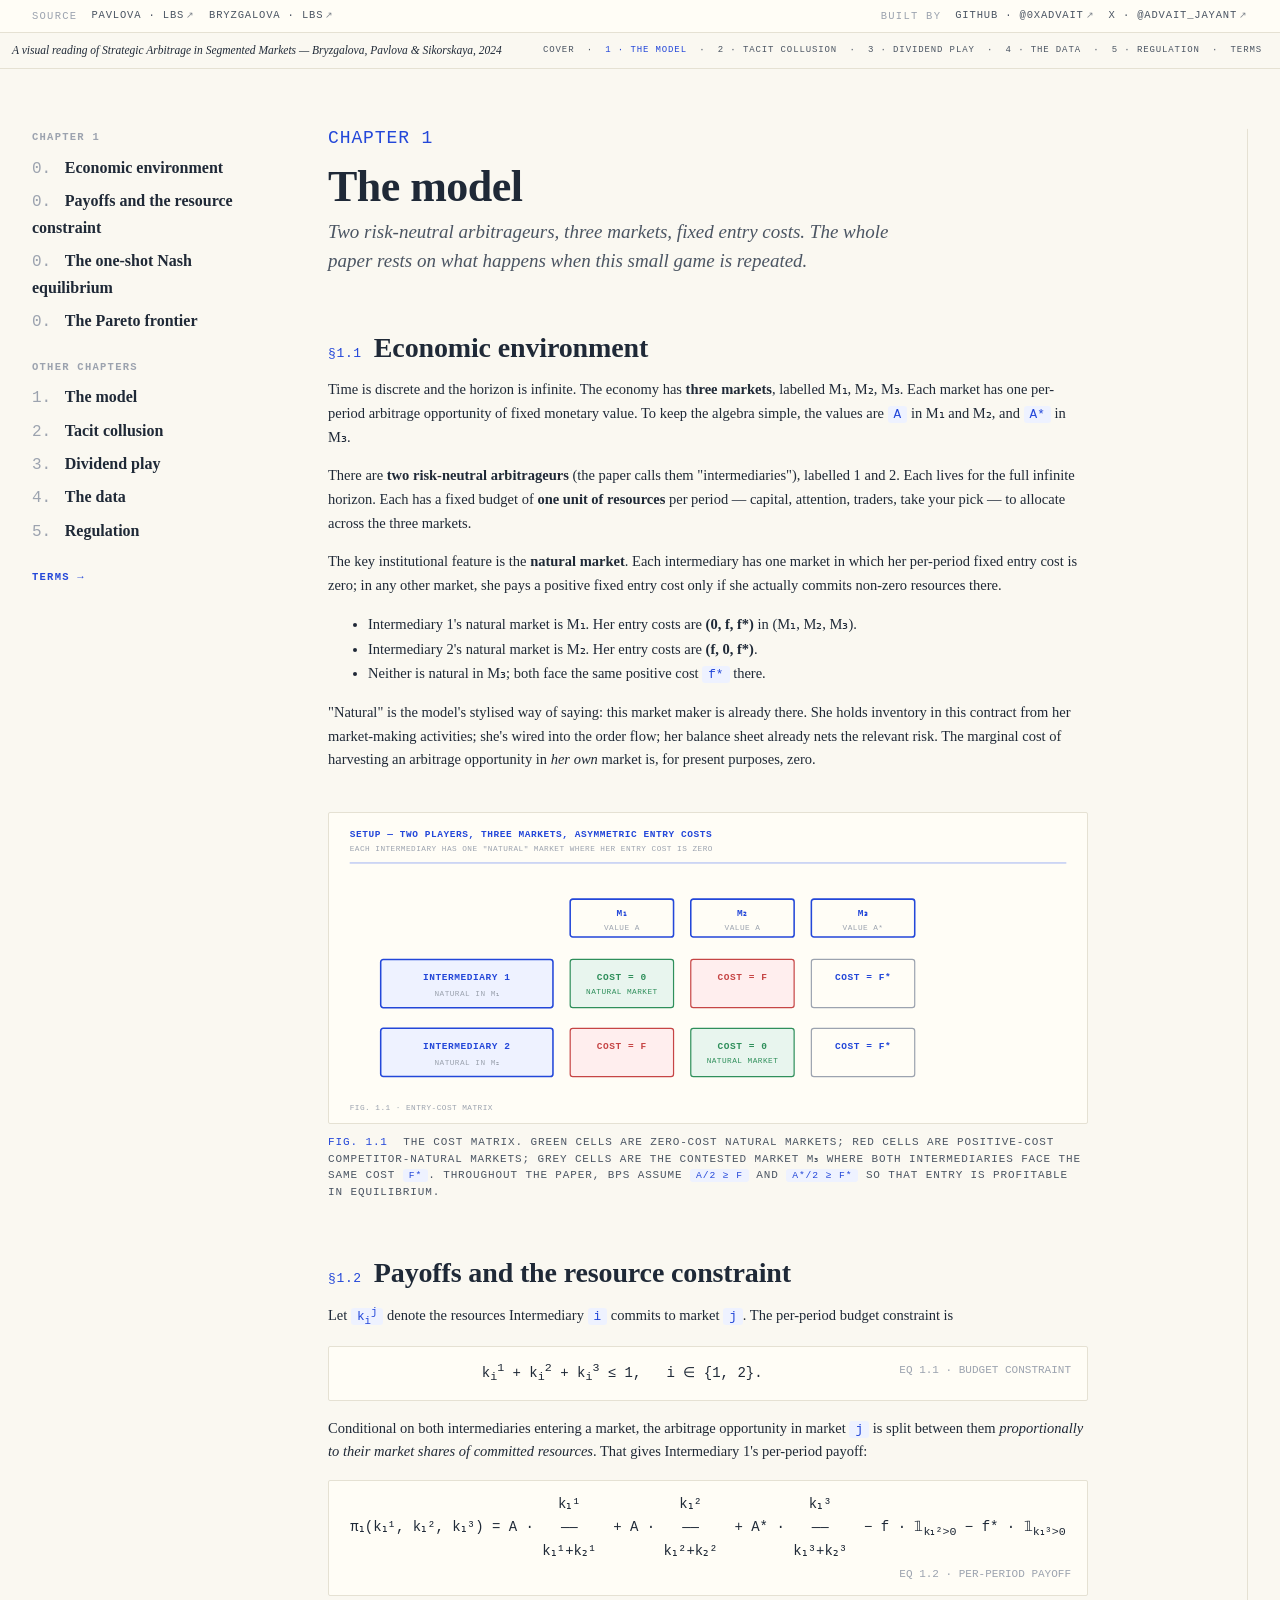
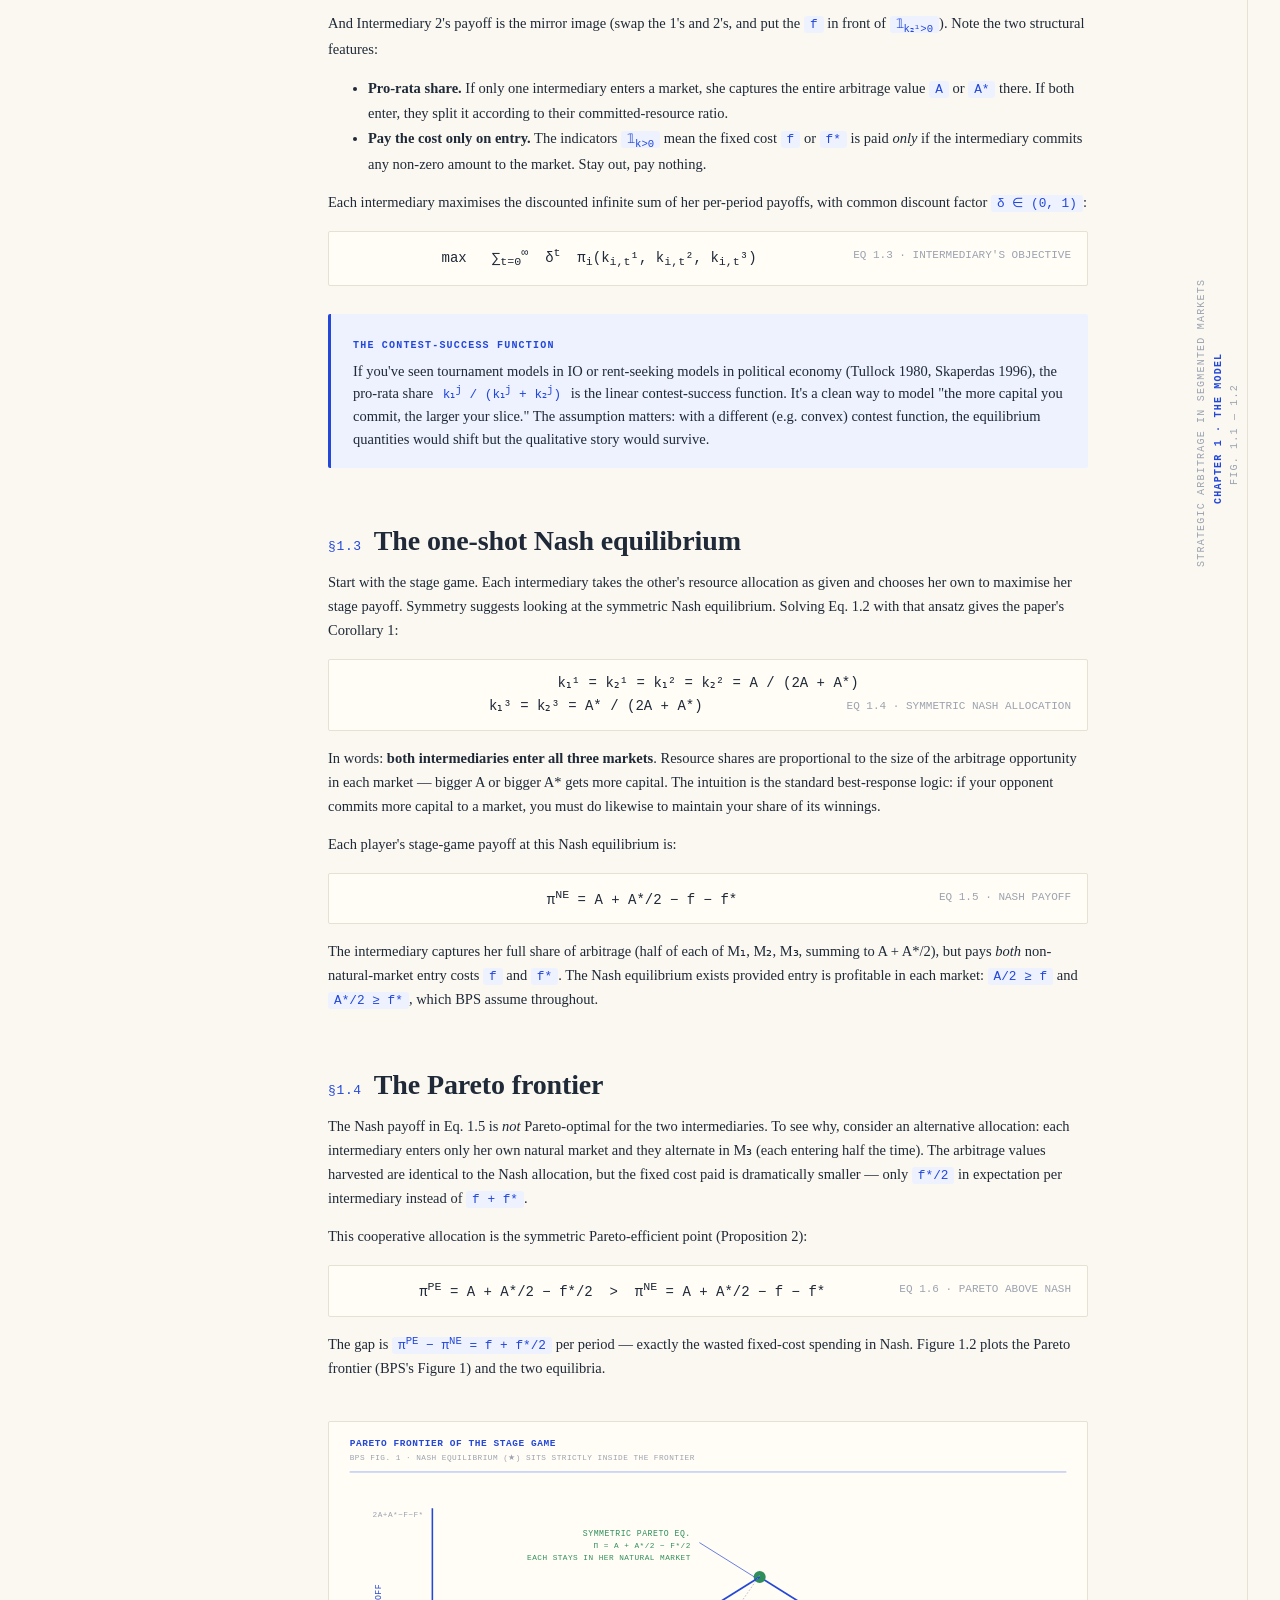
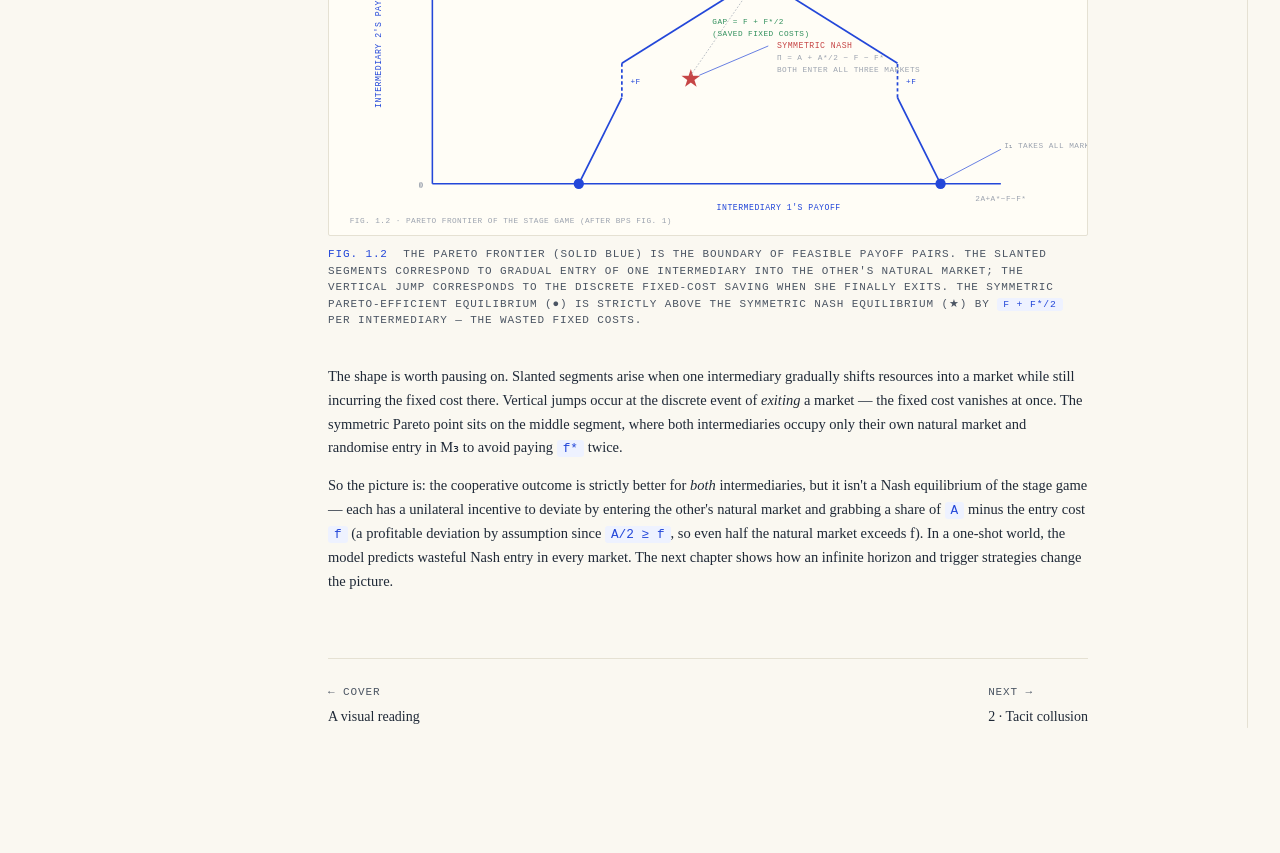
==== chapter-1.html @ 4ccfa0de "A visual reading of Bryzgalova, Pavlova & Sikorskaya 2024 A five-chapter visual reader for "Strategi" ====
<!doctype html>
<html lang="en">
<head>
<meta charset="utf-8" />
<meta name="viewport" content="width=device-width, initial-scale=1" />
<title>1 · The model — A visual reading of Bryzgalova, Pavlova &amp; Sikorskaya 2024</title>
<link rel="stylesheet" href="styles.css" />
</head>
<body>

<div class="linkbar">
  <div class="group">
    <span class="lbl-tag">Source</span>
    <a href="https://www.london.edu/faculty-and-research/faculty/profiles/p/pavlova-anna" target="_blank" rel="noopener">Pavlova · LBS<span class="arrow">↗</span></a>
    <a href="https://www.london.edu/faculty-and-research/faculty/profiles/b/bryzgalova-svetlana" target="_blank" rel="noopener">Bryzgalova · LBS<span class="arrow">↗</span></a>
  </div>
  <div class="group">
    <span class="lbl-tag">Built by</span>
    <a href="https://github.com/0xadvait" target="_blank" rel="noopener">GitHub · @0xadvait<span class="arrow">↗</span></a>
    <a href="https://x.com/advait_jayant" target="_blank" rel="noopener">X · @advait_jayant<span class="arrow">↗</span></a>
  </div>
</div>

<header class="topbar">
  <div class="brand">A visual reading of <em>Strategic Arbitrage in Segmented Markets</em> — Bryzgalova, Pavlova &amp; Sikorskaya, 2024</div>
  <div class="crumbs">
    <a href="index.html">Cover</a> ·
    <a href="chapter-1.html" class="current">1 · The model</a> ·
    <a href="chapter-2.html">2 · Tacit collusion</a> ·
    <a href="chapter-3.html">3 · Dividend play</a> ·
    <a href="chapter-4.html">4 · The data</a> ·
    <a href="chapter-5.html">5 · Regulation</a> ·
    <a href="terminology.html">Terms</a>
  </div>
</header>

<main class="shell">

  <aside class="toc">
    <h3>Chapter 1</h3>
    <ol style="counter-reset: none;">
      <li style="counter-increment: none;"><a href="#environment">Economic environment</a></li>
      <li style="counter-increment: none;"><a href="#payoffs">Payoffs and the resource constraint</a></li>
      <li style="counter-increment: none;"><a href="#nash">The one-shot Nash equilibrium</a></li>
      <li style="counter-increment: none;"><a href="#pareto">The Pareto frontier</a></li>
    </ol>
    <h3 style="margin-top:24px;">Other chapters</h3>
    <ol>
      <li><a href="chapter-1.html">The model</a></li>
      <li><a href="chapter-2.html">Tacit collusion</a></li>
      <li><a href="chapter-3.html">Dividend play</a></li>
      <li><a href="chapter-4.html">The data</a></li>
      <li><a href="chapter-5.html">Regulation</a></li>
    </ol>
    <h3 style="margin-top:24px;"><a href="terminology.html" style="color:var(--blue);">Terms →</a></h3>
  </aside>

  <article class="content">

    <h1><span class="num">CHAPTER 1</span>The model</h1>
    <p class="deck">
      Two risk-neutral arbitrageurs, three markets, fixed entry costs. The whole paper rests on what happens when this small game is repeated.
    </p>


    <!-- ============== §1.1 ENVIRONMENT ============== -->
    <h2 id="environment"><span class="num">§1.1</span>Economic environment</h2>

    <p>
      Time is discrete and the horizon is infinite. The economy has <strong>three markets</strong>, labelled M₁, M₂, M₃. Each market has one per-period arbitrage opportunity of fixed monetary value. To keep the algebra simple, the values are <span class="math-inline">A</span> in M₁ and M₂, and <span class="math-inline">A*</span> in M₃.
    </p>

    <p>
      There are <strong>two risk-neutral arbitrageurs</strong> (the paper calls them "intermediaries"), labelled 1 and 2. Each lives for the full infinite horizon. Each has a fixed budget of <strong>one unit of resources</strong> per period — capital, attention, traders, take your pick — to allocate across the three markets.
    </p>

    <p>
      The key institutional feature is the <strong>natural market</strong>. Each intermediary has one market in which her per-period fixed entry cost is zero; in any other market, she pays a positive fixed entry cost only if she actually commits non-zero resources there.
    </p>

    <ul style="line-height:1.7;">
      <li>Intermediary 1's natural market is M₁. Her entry costs are <strong>(0, f, f*)</strong> in (M₁, M₂, M₃).</li>
      <li>Intermediary 2's natural market is M₂. Her entry costs are <strong>(f, 0, f*)</strong>.</li>
      <li>Neither is natural in M₃; both face the same positive cost <span class="math-inline">f*</span> there.</li>
    </ul>

    <p>
      "Natural" is the model's stylised way of saying: this market maker is already there. She holds inventory in this contract from her market-making activities; she's wired into the order flow; her balance sheet already nets the relevant risk. The marginal cost of harvesting an arbitrage opportunity in <em>her own</em> market is, for present purposes, zero.
    </p>

    <figure>
      <svg class="diag" viewBox="0 0 880 360" xmlns="http://www.w3.org/2000/svg">
        <text x="24" y="28" class="lbl-big">SETUP — TWO PLAYERS, THREE MARKETS, ASYMMETRIC ENTRY COSTS</text>
        <text x="24" y="44" class="lbl-soft">EACH INTERMEDIARY HAS ONE "NATURAL" MARKET WHERE HER ENTRY COST IS ZERO</text>
        <line x1="24" y1="58" x2="856" y2="58" class="stroke-soft"/>

        <!-- column headers (the three markets) -->
        <g transform="translate(280,100)">
          <rect x="0" y="0" width="120" height="44" class="stroke-2" fill="#eef2ff" rx="3"/>
          <text x="60" y="20" class="lbl-big" text-anchor="middle">M₁</text>
          <text x="60" y="36" class="lbl-soft" text-anchor="middle">value A</text>
        </g>
        <g transform="translate(420,100)">
          <rect x="0" y="0" width="120" height="44" class="stroke-2" fill="#eef2ff" rx="3"/>
          <text x="60" y="20" class="lbl-big" text-anchor="middle">M₂</text>
          <text x="60" y="36" class="lbl-soft" text-anchor="middle">value A</text>
        </g>
        <g transform="translate(560,100)">
          <rect x="0" y="0" width="120" height="44" class="stroke-2" fill="#eef2ff" rx="3"/>
          <text x="60" y="20" class="lbl-big" text-anchor="middle">M₃</text>
          <text x="60" y="36" class="lbl-soft" text-anchor="middle">value A*</text>
        </g>

        <!-- row 1: Intermediary 1 -->
        <g transform="translate(60,170)">
          <rect x="0" y="0" width="200" height="56" class="stroke-2 fill-soft" rx="3"/>
          <text x="100" y="24" class="lbl-big" text-anchor="middle">INTERMEDIARY 1</text>
          <text x="100" y="42" class="lbl-soft" text-anchor="middle">natural in M₁</text>
        </g>
        <!-- I1 costs -->
        <g transform="translate(280,170)">
          <rect x="0" y="0" width="120" height="56" stroke="#2f8f5b" fill="#e8f5ee" stroke-width="1.4" rx="3"/>
          <text x="60" y="24" class="lbl-big" text-anchor="middle" style="fill:#2f8f5b;">cost = 0</text>
          <text x="60" y="40" class="lbl-soft" text-anchor="middle" style="fill:#2f8f5b;">natural market</text>
        </g>
        <g transform="translate(420,170)">
          <rect x="0" y="0" width="120" height="56" stroke="#c64545" fill="#fee" stroke-width="1.4" rx="3"/>
          <text x="60" y="24" class="lbl-big" text-anchor="middle" style="fill:#c64545;">cost = f</text>
        </g>
        <g transform="translate(560,170)">
          <rect x="0" y="0" width="120" height="56" stroke="#9ca3af" fill="#fffdf6" stroke-width="1.4" rx="3"/>
          <text x="60" y="24" class="lbl-big" text-anchor="middle">cost = f*</text>
        </g>

        <!-- row 2: Intermediary 2 -->
        <g transform="translate(60,250)">
          <rect x="0" y="0" width="200" height="56" class="stroke-2 fill-soft" rx="3"/>
          <text x="100" y="24" class="lbl-big" text-anchor="middle">INTERMEDIARY 2</text>
          <text x="100" y="42" class="lbl-soft" text-anchor="middle">natural in M₂</text>
        </g>
        <g transform="translate(280,250)">
          <rect x="0" y="0" width="120" height="56" stroke="#c64545" fill="#fee" stroke-width="1.4" rx="3"/>
          <text x="60" y="24" class="lbl-big" text-anchor="middle" style="fill:#c64545;">cost = f</text>
        </g>
        <g transform="translate(420,250)">
          <rect x="0" y="0" width="120" height="56" stroke="#2f8f5b" fill="#e8f5ee" stroke-width="1.4" rx="3"/>
          <text x="60" y="24" class="lbl-big" text-anchor="middle" style="fill:#2f8f5b;">cost = 0</text>
          <text x="60" y="40" class="lbl-soft" text-anchor="middle" style="fill:#2f8f5b;">natural market</text>
        </g>
        <g transform="translate(560,250)">
          <rect x="0" y="0" width="120" height="56" stroke="#9ca3af" fill="#fffdf6" stroke-width="1.4" rx="3"/>
          <text x="60" y="24" class="lbl-big" text-anchor="middle">cost = f*</text>
        </g>

        <text x="24" y="345" class="lbl-soft">FIG. 1.1 · ENTRY-COST MATRIX</text>
      </svg>
      <figcaption><span class="figno">FIG. 1.1</span> The cost matrix. Green cells are zero-cost natural markets; red cells are positive-cost competitor-natural markets; grey cells are the contested market M₃ where both intermediaries face the same cost <span class="math-inline">f*</span>. Throughout the paper, BPS assume <span class="math-inline">A/2 ≥ f</span> and <span class="math-inline">A*/2 ≥ f*</span> so that entry is profitable in equilibrium.</figcaption>
    </figure>


    <!-- ============== §1.2 PAYOFFS ============== -->
    <h2 id="payoffs"><span class="num">§1.2</span>Payoffs and the resource constraint</h2>

    <p>
      Let <span class="math-inline">k<sub>i</sub><sup>j</sup></span> denote the resources Intermediary <span class="math-inline">i</span> commits to market <span class="math-inline">j</span>. The per-period budget constraint is
    </p>

    <div class="eq">
      k<sub>i</sub><sup>1</sup> + k<sub>i</sub><sup>2</sup> + k<sub>i</sub><sup>3</sup> ≤ 1,&nbsp;&nbsp; i ∈ {1, 2}.
      <span class="lbl">EQ 1.1 · BUDGET CONSTRAINT</span>
    </div>

    <p>
      Conditional on both intermediaries entering a market, the arbitrage opportunity in market <span class="math-inline">j</span> is split between them <em>proportionally to their market shares of committed resources</em>. That gives Intermediary 1's per-period payoff:
    </p>

    <div class="eq">
      π₁(k₁¹, k₁², k₁³) = A · <span style="display:inline-block; text-align:center; vertical-align:middle;">k₁¹<br/>──<br/>k₁¹+k₂¹</span>
      &nbsp;+ A · <span style="display:inline-block; text-align:center; vertical-align:middle;">k₁²<br/>──<br/>k₁²+k₂²</span>
      &nbsp;+ A* · <span style="display:inline-block; text-align:center; vertical-align:middle;">k₁³<br/>──<br/>k₁³+k₂³</span>
      &nbsp;− f · 𝟙<sub>k₁²>0</sub> − f* · 𝟙<sub>k₁³>0</sub>
      <span class="lbl">EQ 1.2 · PER-PERIOD PAYOFF</span>
    </div>

    <p>
      And Intermediary 2's payoff is the mirror image (swap the 1's and 2's, and put the <span class="math-inline">f</span> in front of <span class="math-inline">𝟙<sub>k₂¹>0</sub></span>). Note the two structural features:
    </p>

    <ul style="line-height:1.7;">
      <li><strong>Pro-rata share.</strong> If only one intermediary enters a market, she captures the entire arbitrage value <span class="math-inline">A</span> or <span class="math-inline">A*</span> there. If both enter, they split it according to their committed-resource ratio.</li>
      <li><strong>Pay the cost only on entry.</strong> The indicators <span class="math-inline">𝟙<sub>k>0</sub></span> mean the fixed cost <span class="math-inline">f</span> or <span class="math-inline">f*</span> is paid <em>only</em> if the intermediary commits any non-zero amount to the market. Stay out, pay nothing.</li>
    </ul>

    <p>
      Each intermediary maximises the discounted infinite sum of her per-period payoffs, with common discount factor <span class="math-inline">δ ∈ (0, 1)</span>:
    </p>

    <div class="eq">
      max&nbsp;&nbsp; ∑<sub>t=0</sub><sup>∞</sup>&nbsp; δ<sup>t</sup>&nbsp; π<sub>i</sub>(k<sub>i,t</sub>¹, k<sub>i,t</sub>², k<sub>i,t</sub>³)
      <span class="lbl">EQ 1.3 · INTERMEDIARY'S OBJECTIVE</span>
    </div>

    <div class="callout">
      <span class="tag">The contest-success function</span>
      <p>
        If you've seen tournament models in IO or rent-seeking models in political economy (Tullock 1980, Skaperdas 1996), the pro-rata share <span class="math-inline">k₁<sup>j</sup> / (k₁<sup>j</sup> + k₂<sup>j</sup>)</span> is the linear contest-success function. It's a clean way to model "the more capital you commit, the larger your slice." The assumption matters: with a different (e.g. convex) contest function, the equilibrium quantities would shift but the qualitative story would survive.
      </p>
    </div>


    <!-- ============== §1.3 NASH ============== -->
    <h2 id="nash"><span class="num">§1.3</span>The one-shot Nash equilibrium</h2>

    <p>
      Start with the stage game. Each intermediary takes the other's resource allocation as given and chooses her own to maximise her stage payoff. Symmetry suggests looking at the symmetric Nash equilibrium. Solving Eq. 1.2 with that ansatz gives the paper's Corollary 1:
    </p>

    <div class="eq">
      k₁¹ = k₂¹ = k₁² = k₂² = A / (2A + A*) <br/>
      k₁³ = k₂³ = A* / (2A + A*)
      <span class="lbl">EQ 1.4 · SYMMETRIC NASH ALLOCATION</span>
    </div>

    <p>
      In words: <strong>both intermediaries enter all three markets</strong>. Resource shares are proportional to the size of the arbitrage opportunity in each market — bigger A or bigger A* gets more capital. The intuition is the standard best-response logic: if your opponent commits more capital to a market, you must do likewise to maintain your share of its winnings.
    </p>

    <p>
      Each player's stage-game payoff at this Nash equilibrium is:
    </p>

    <div class="eq">
      π<sup>NE</sup> = A + A*/2 − f − f*
      <span class="lbl">EQ 1.5 · NASH PAYOFF</span>
    </div>

    <p>
      The intermediary captures her full share of arbitrage (half of each of M₁, M₂, M₃, summing to A + A*/2), but pays <em>both</em> non-natural-market entry costs <span class="math-inline">f</span> and <span class="math-inline">f*</span>. The Nash equilibrium exists provided entry is profitable in each market: <span class="math-inline">A/2 ≥ f</span> and <span class="math-inline">A*/2 ≥ f*</span>, which BPS assume throughout.
    </p>


    <!-- ============== §1.4 PARETO ============== -->
    <h2 id="pareto"><span class="num">§1.4</span>The Pareto frontier</h2>

    <p>
      The Nash payoff in Eq. 1.5 is <em>not</em> Pareto-optimal for the two intermediaries. To see why, consider an alternative allocation: each intermediary enters only her own natural market and they alternate in M₃ (each entering half the time). The arbitrage values harvested are identical to the Nash allocation, but the fixed cost paid is dramatically smaller — only <span class="math-inline">f*/2</span> in expectation per intermediary instead of <span class="math-inline">f + f*</span>.
    </p>

    <p>
      This cooperative allocation is the symmetric Pareto-efficient point (Proposition 2):
    </p>

    <div class="eq">
      π<sup>PE</sup> = A + A*/2 − f*/2&nbsp; > &nbsp;π<sup>NE</sup> = A + A*/2 − f − f*
      <span class="lbl">EQ 1.6 · PARETO ABOVE NASH</span>
    </div>

    <p>
      The gap is <span class="math-inline">π<sup>PE</sup> − π<sup>NE</sup> = f + f*/2</span> per period — exactly the wasted fixed-cost spending in Nash. Figure 1.2 plots the Pareto frontier (BPS's Figure 1) and the two equilibria.
    </p>

    <figure>
      <svg class="diag" viewBox="0 0 880 480" xmlns="http://www.w3.org/2000/svg">
        <defs>
          <marker id="ch1f2-arr" viewBox="0 0 10 10" refX="9" refY="5" markerWidth="6" markerHeight="6" orient="auto">
            <path d="M 0 0 L 10 5 L 0 10 z" class="fill"/>
          </marker>
        </defs>

        <text x="24" y="28" class="lbl-big">PARETO FRONTIER OF THE STAGE GAME</text>
        <text x="24" y="44" class="lbl-soft">BPS FIG. 1 · NASH EQUILIBRIUM (★) SITS STRICTLY INSIDE THE FRONTIER</text>
        <line x1="24" y1="58" x2="856" y2="58" class="stroke-soft"/>

        <!-- axes -->
        <line x1="120" y1="420" x2="780" y2="420" class="stroke-2"/>
        <line x1="120" y1="100" x2="120" y2="420" class="stroke-2"/>
        <text x="450" y="450" class="lbl">INTERMEDIARY 1's PAYOFF</text>
        <text x="60" y="260" class="lbl" transform="rotate(-90 60 260)" text-anchor="middle">INTERMEDIARY 2's PAYOFF</text>

        <!-- axis labels -->
        <text x="110" y="425" class="lbl-soft" text-anchor="end">0</text>
        <text x="110" y="424" class="lbl-soft" text-anchor="end">0</text>
        <text x="110" y="110" class="lbl-soft" text-anchor="end">2A+A*−f−f*</text>
        <text x="780" y="440" class="lbl-soft" text-anchor="middle">2A+A*−f−f*</text>

        <!-- The pareto frontier (BPS fig 1): piecewise -->
        <!-- Right side: from (2A+A*−f−f*, 0) going up-left
             - Slanted segment as I2 starts entering M2
             - Jump up by f when I1 leaves M2
             - Slanted segment with both in M3
             - Symmetric Pareto eff point (●) sits where they alternate M3
             - Mirror image on the other side -->

        <!-- For the visual, idealise to: triangle apex at (700,140), small step-jump, symmetric point at (500,140) -->

        <!-- right triangle pure (1 alone) -->
        <circle cx="710" cy="420" r="6" fill="#2347d9"/>
        <line x1="710" y1="420" x2="660" y2="320" stroke="#2347d9" stroke-width="2"/>
        <!-- jump up by f -->
        <line x1="660" y1="320" x2="660" y2="280" stroke="#2347d9" stroke-width="2" stroke-dasharray="4 3"/>
        <text x="670" y="304" class="lbl-soft" style="fill:#2347d9;">+f</text>
        <!-- slanted to symmetric Pareto point -->
        <line x1="660" y1="280" x2="500" y2="180" stroke="#2347d9" stroke-width="2"/>
        <!-- symmetric Pareto -->
        <circle cx="500" cy="180" r="7" fill="#2f8f5b"/>
        <!-- mirror image leftward -->
        <line x1="500" y1="180" x2="340" y2="280" stroke="#2347d9" stroke-width="2"/>
        <line x1="340" y1="280" x2="340" y2="320" stroke="#2347d9" stroke-width="2" stroke-dasharray="4 3"/>
        <text x="350" y="304" class="lbl-soft" style="fill:#2347d9;">+f</text>
        <line x1="340" y1="320" x2="290" y2="420" stroke="#2347d9" stroke-width="2"/>
        <circle cx="290" cy="420" r="6" fill="#2347d9"/>

        <!-- Nash equilibrium STAR — strictly inside -->
        <g transform="translate(420,300)">
          <text x="0" y="6" text-anchor="middle" style="fill:#c64545; font-family:var(--mono); font-size:24px; font-weight:700;">★</text>
        </g>
        <line x1="430" y1="294" x2="510" y2="260" class="lead"/>
        <text x="520" y="262" class="lbl" style="fill:#c64545;">SYMMETRIC NASH</text>
        <text x="520" y="276" class="lbl-soft">π = A + A*/2 − f − f*</text>
        <text x="520" y="290" class="lbl-soft">both enter all three markets</text>

        <!-- Pareto point annotation -->
        <line x1="494" y1="180" x2="430" y2="140" class="lead"/>
        <text x="420" y="132" class="lbl" style="fill:#2f8f5b;" text-anchor="end">SYMMETRIC PARETO EQ.</text>
        <text x="420" y="146" class="lbl-soft" style="fill:#2f8f5b;" text-anchor="end">π = A + A*/2 − f*/2</text>
        <text x="420" y="160" class="lbl-soft" style="fill:#2f8f5b;" text-anchor="end">each stays in her natural market</text>

        <!-- callout corners -->
        <line x1="708" y1="418" x2="780" y2="380" class="lead"/>
        <text x="784" y="378" class="lbl-soft">I₁ takes all markets, I₂ stays out</text>

        <!-- savings annotation -->
        <line x1="500" y1="178" x2="420" y2="294" stroke="#9ca3af" stroke-width="0.8" stroke-dasharray="2 2"/>
        <text x="445" y="234" class="lbl-soft" style="fill:#2f8f5b;">gap = f + f*/2</text>
        <text x="445" y="248" class="lbl-soft" style="fill:#2f8f5b;">(saved fixed costs)</text>

        <text x="24" y="465" class="lbl-soft">FIG. 1.2 · PARETO FRONTIER OF THE STAGE GAME (AFTER BPS FIG. 1)</text>
      </svg>
      <figcaption><span class="figno">FIG. 1.2</span> The Pareto frontier (solid blue) is the boundary of feasible payoff pairs. The slanted segments correspond to gradual entry of one intermediary into the other's natural market; the vertical jump corresponds to the discrete fixed-cost saving when she finally exits. The symmetric Pareto-efficient equilibrium (●) is strictly above the symmetric Nash equilibrium (★) by <span class="math-inline">f + f*/2</span> per intermediary — the wasted fixed costs.</figcaption>
    </figure>

    <p>
      The shape is worth pausing on. Slanted segments arise when one intermediary gradually shifts resources into a market while still incurring the fixed cost there. Vertical jumps occur at the discrete event of <em>exiting</em> a market — the fixed cost vanishes at once. The symmetric Pareto point sits on the middle segment, where both intermediaries occupy only their own natural market and randomise entry in M₃ to avoid paying <span class="math-inline">f*</span> twice.
    </p>

    <p>
      So the picture is: the cooperative outcome is strictly better for <em>both</em> intermediaries, but it isn't a Nash equilibrium of the stage game — each has a unilateral incentive to deviate by entering the other's natural market and grabbing a share of <span class="math-inline">A</span> minus the entry cost <span class="math-inline">f</span> (a profitable deviation by assumption since <span class="math-inline">A/2 ≥ f</span>, so even half the natural market exceeds f). In a one-shot world, the model predicts wasteful Nash entry in every market. The next chapter shows how an infinite horizon and trigger strategies change the picture.
    </p>


    <div class="pagenav">
      <a href="index.html">← Cover<span class="nm">A visual reading</span></a>
      <a href="chapter-2.html">Next →<span class="nm">2 · Tacit collusion</span></a>
    </div>

  </article>

  <div class="margin-tag">
    <span class="top">STRATEGIC ARBITRAGE IN SEGMENTED MARKETS</span>
    <span class="mid">CHAPTER 1 · THE MODEL</span>
    <span class="bot">FIG. 1.1 — 1.2</span>
  </div>

</main>

</body>
</html>
---- styles.css ----
/* ---------- root ---------- */
:root {
  --bg: #faf8f1;
  --paper: #fffdf6;
  --ink: #1f2937;
  --ink-soft: #4b5563;
  --ink-faint: #9ca3af;
  --rule: #e5e1d3;
  --blue: #2347d9;
  --blue-soft: #5b7cf5;
  --blue-tint: #eef2ff;
  --orange: #f6802b;
  --green: #2f8f5b;
  --red: #c64545;
  --serif: "Iowan Old Style", "Palatino", "Palatino Linotype", Georgia, serif;
  --sans:  "Inter", "Helvetica Neue", system-ui, sans-serif;
  --mono:  "JetBrains Mono", "SF Mono", Menlo, Consolas, monospace;
}

* { box-sizing: border-box; }

html, body {
  margin: 0;
  padding: 0;
  background: var(--bg);
  color: var(--ink);
  font-family: var(--serif);
  font-size: 16px;
  line-height: 1.65;
  -webkit-font-smoothing: antialiased;
}

a { color: var(--blue); text-decoration: none; }
a:hover { text-decoration: underline; }

/* ---------- credits strip (above topbar) ---------- */
.linkbar {
  background: var(--paper);
  border-bottom: 1px solid var(--rule);
  padding: 7px 32px;
  display: flex;
  justify-content: space-between;
  align-items: center;
  font-family: var(--mono);
  font-size: 10.5px;
  letter-spacing: 0.08em;
  text-transform: uppercase;
  color: var(--ink-faint);
  flex-wrap: wrap;
  gap: 6px 18px;
}
.linkbar .group {
  display: flex;
  gap: 14px;
  flex-wrap: wrap;
  align-items: center;
  margin: 0; /* override scoped `.group` rules on terminology.html */
}
.linkbar .lbl-tag {
  color: var(--ink-faint);
  letter-spacing: 0.12em;
}
.linkbar a {
  color: var(--ink-soft);
  border-bottom: 1px solid transparent;
  transition: color .15s, border-color .15s;
}
.linkbar a:hover {
  color: var(--blue);
  border-bottom-color: var(--blue);
  text-decoration: none;
}
.linkbar .arrow {
  font-size: 9px;
  margin-left: 2px;
  opacity: 0.7;
}
@media (max-width: 720px) {
  .linkbar {
    padding: 8px 16px;
    font-size: 10px;
    flex-direction: column;
    align-items: flex-start;
    gap: 6px;
  }
  .linkbar .group { gap: 12px; }
  .linkbar .arrow { display: none; }
}
@media (max-width: 540px) {
  .linkbar { font-size: 9.5px; }
  .linkbar .group { gap: 8px; row-gap: 4px; }
}

/* ---------- top bar ---------- */
.topbar {
  position: sticky;
  top: 0;
  z-index: 100;
  background: var(--bg);
  border-bottom: 1px solid var(--rule);
  padding: 14px 32px;
  display: flex;
  justify-content: space-between;
  align-items: center;
  font-family: var(--mono);
  font-size: 11px;
  text-transform: uppercase;
  letter-spacing: 0.08em;
  color: var(--ink-soft);
}
.topbar .brand {
  font-family: var(--serif);
  font-style: italic;
  font-size: 15px;
  color: var(--ink);
  text-transform: none;
  letter-spacing: 0;
}
.topbar .crumbs a { color: var(--ink-soft); margin: 0 6px; }
.topbar .crumbs a.current { color: var(--blue); }

/* ---------- layout ---------- */
.shell {
  display: grid;
  grid-template-columns: 240px 1fr 60px;
  gap: 56px;
  max-width: 1340px;
  margin: 0 auto;
  padding: 60px 32px 120px;
}

@media (max-width: 900px) {
  .shell { grid-template-columns: 1fr; gap: 20px; padding: 20px 14px 56px; }
  .toc { position: static !important; max-height: none !important; padding-bottom: 14px; border-bottom: 1px solid var(--rule); }
  .margin-tag { display: none; }
  .topbar {
    padding: 10px 14px;
    flex-direction: column;
    align-items: flex-start;
    gap: 6px;
  }
  .topbar .brand { font-size: 12.5px; line-height: 1.35; }
  .topbar .crumbs {
    font-size: 10px;
    line-height: 1.6;
    display: flex;
    flex-wrap: wrap;
    gap: 0 8px;
  }
  .topbar .crumbs a { margin: 0; }

  .cover { padding: 24px 0 20px; }
  .cover .header-block { grid-template-columns: 1fr; gap: 18px; margin-bottom: 22px; }
  .cover .title { font-size: 38px; line-height: 1.02; }
  .cover .sub { font-size: 15px; }
  .cover .meta { font-size: 10.5px; line-height: 1.7; }

  .content h1 { font-size: 30px; line-height: 1.1; }
  .content h1 .num { font-size: 12px; margin-bottom: 8px; }
  .content .deck { font-size: 17px; max-width: 100%; line-height: 1.45; }
  .content h2 { font-size: 22px; margin-top: 30px; line-height: 1.2; }
  .content h3 { font-size: 17px; }
  .content { max-width: 100%; font-size: 16px; line-height: 1.65; }
  .chapters { grid-template-columns: 1fr; gap: 12px; }
  .chapters .chapter-card { padding: 16px 18px; }
  .chapters .chapter-card .num { font-size: 10px; }
  .chapters .chapter-card .name { font-size: 18px; margin: 4px 0 6px; }
  .chapters .chapter-card .blurb { font-size: 13.5px; line-height: 1.5; }
  .chapters .chapter-card[href="terminology.html"] { grid-column: auto !important; }

  /* DIAGRAMS — let them shrink with the container instead of forcing horizontal scroll.
     Text inside SVG bumps up via the rules below so labels stay readable. */
  figure { margin: 22px 0; }
  figure svg { min-width: 0; width: 100%; border-radius: 2px; }
  figcaption { font-size: 13px; line-height: 1.55; padding: 0; }
  figcaption .figno { font-size: 11px; }
  figcaption .desc { font-size: 13.5px; }

  /* Pump SVG text up so it stays legible at smaller widths */
  .diag .lbl, .diag .lbl-soft { font-size: 12px; }
  .diag .lbl-big { font-size: 13.5px; }
  .diag .body { font-size: 13px; }

  .pagenav { flex-direction: column; gap: 18px; align-items: flex-start; padding: 0; }

  .cover .heroart { margin: 0; }
  .cover .heroart svg { min-width: 0; width: 100%; border-radius: 2px; }

  .callout { padding: 14px 16px; font-size: 14.5px; line-height: 1.55; }
  .compare { grid-template-columns: 1fr; gap: 12px; }

  .eq { padding: 10px 12px; font-size: 13.5px; overflow-x: auto; -webkit-overflow-scrolling: touch; }

  /* Linkbar: stack groups on phone */
  .linkbar {
    padding: 8px 14px;
    font-size: 10px;
    flex-direction: column;
    align-items: flex-start;
    gap: 6px;
  }
  .linkbar .group { gap: 12px; }
  .linkbar .arrow { display: none; }
}
@media (max-width: 540px) {
  .shell { padding: 16px 12px 40px; }
  .cover .title { font-size: 30px; }
  .content h1 { font-size: 26px; }
  .content h2 { font-size: 19px; }
  .content { font-size: 15.5px; }
  .term { grid-template-columns: 1fr; }
  .term .name { font-size: 16px; }
  .term .body { font-size: 14px; }
  .topbar { padding: 8px 12px; }
  .topbar .crumbs { font-size: 9.5px; }
  .topbar .brand { font-size: 12px; }
  .linkbar { font-size: 9.5px; }
  .linkbar .group { gap: 10px; row-gap: 4px; }
  .diag .lbl, .diag .lbl-soft { font-size: 13px; }
  .diag .lbl-big { font-size: 14.5px; }
  .diag .body { font-size: 13.5px; }
}
  .cover .title { font-size: 28px; }
  .content h1 { font-size: 26px; }
  .content h1 .num { font-size: 14px; margin-bottom: 10px; }
  .content h2 { font-size: 19px; }
  .content { font-size: 14.5px; }
  .term { grid-template-columns: 1fr; }
  .term .name { font-size: 16px; }
  .term .body { font-size: 13.5px; }
  /* further-shrunk topbar/crumbs on very narrow phones */
  .topbar { padding: 8px 12px; }
  .topbar .crumbs { font-size: 9px; }
  .topbar .brand { font-size: 11.5px; }
  /* keep figures readable but accept the swipe */
  figure svg { min-width: 700px; }
  .cover .heroart svg { min-width: 700px; }
}

/* ---------- TOC sidebar ---------- */
.toc {
  position: sticky;
  top: 80px;
  align-self: start;
  font-family: var(--sans);
  font-size: 12.5px;
  line-height: 1.55;
  max-height: calc(100vh - 100px);
  overflow-y: auto;
}
.toc h3 {
  font-family: var(--mono);
  font-size: 10.5px;
  letter-spacing: 0.12em;
  text-transform: uppercase;
  color: var(--ink-faint);
  margin: 0 0 8px;
  font-weight: 600;
}
.toc ol {
  list-style: none;
  padding: 0;
  margin: 0 0 24px;
  counter-reset: chap;
}
.toc ol > li {
  counter-increment: chap;
  margin-bottom: 6px;
}
.toc ol > li > a {
  color: var(--ink);
  font-weight: 600;
}
.toc ol > li > a::before {
  content: counter(chap) ". ";
  color: var(--ink-faint);
  font-family: var(--mono);
  font-weight: 400;
  margin-right: 4px;
}
.toc ul {
  list-style: none;
  padding: 4px 0 8px 14px;
  margin: 0;
  border-left: 1px solid var(--rule);
}
.toc ul li { margin: 2px 0; }
.toc ul li a { color: var(--ink-soft); font-weight: 400; }
.toc a.active { color: var(--blue); }

/* ---------- main content ---------- */
.content {
  max-width: 760px;
  font-feature-settings: "kern", "liga";
}

.content h1 {
  font-family: var(--serif);
  font-size: 44px;
  line-height: 1.08;
  font-weight: 700;
  letter-spacing: -0.012em;
  margin: 0 0 6px;
}
.content h1 .num {
  font-family: var(--mono);
  font-weight: 400;
  font-size: 18px;
  color: var(--blue);
  display: block;
  margin-bottom: 14px;
  letter-spacing: 0.05em;
}
.content .deck {
  font-style: italic;
  color: var(--ink-soft);
  font-size: 19px;
  line-height: 1.5;
  margin: 8px 0 36px;
  max-width: 600px;
}
.content h2 {
  font-family: var(--serif);
  font-size: 28px;
  line-height: 1.18;
  margin: 56px 0 14px;
  font-weight: 700;
  letter-spacing: -0.005em;
}
.content h2 .num {
  font-family: var(--mono);
  font-weight: 400;
  font-size: 13px;
  color: var(--blue);
  margin-right: 12px;
  letter-spacing: 0.05em;
}
.content h3 {
  font-family: var(--serif);
  font-size: 19px;
  margin: 32px 0 6px;
  font-weight: 700;
}
.content p {
  margin: 0 0 14px;
}
.content p .lead {
  font-size: 19px;
  line-height: 1.5;
}
.content em { font-style: italic; }
.content strong { font-weight: 700; }

.content code, .content kbd, .math-inline {
  font-family: var(--mono);
  font-size: 0.88em;
  background: var(--blue-tint);
  color: var(--blue);
  padding: 1px 6px;
  border-radius: 3px;
}

/* ---------- figures ---------- */
figure {
  margin: 40px 0 36px;
  padding: 0;
}
figure svg {
  display: block;
  width: 100%;
  height: auto;
  background: var(--paper);
  border: 1px solid var(--rule);
  border-radius: 2px;
}
figcaption {
  font-family: var(--mono);
  font-size: 11px;
  text-transform: uppercase;
  letter-spacing: 0.08em;
  color: var(--ink-soft);
  margin-top: 10px;
  line-height: 1.5;
}
figcaption .figno {
  color: var(--blue);
  margin-right: 8px;
}
figcaption .desc {
  font-family: var(--serif);
  font-size: 13px;
  color: var(--ink-soft);
  text-transform: none;
  letter-spacing: 0;
  display: block;
  margin-top: 4px;
  line-height: 1.55;
}

/* ---------- callouts ---------- */
.callout {
  margin: 28px 0;
  padding: 18px 22px;
  background: var(--blue-tint);
  border-left: 3px solid var(--blue);
  border-radius: 2px;
  font-size: 14.5px;
  line-height: 1.55;
}
.callout .tag {
  display: inline-block;
  font-family: var(--mono);
  font-size: 10px;
  letter-spacing: 0.12em;
  text-transform: uppercase;
  color: var(--blue);
  font-weight: 600;
  margin-bottom: 6px;
}
.callout p { margin: 0 0 8px; }
.callout p:last-child { margin-bottom: 0; }

.callout.warn  { background: #fff5e6; border-color: var(--orange); }
.callout.warn .tag { color: var(--orange); }

/* ---------- math display ---------- */
.eq {
  display: block;
  margin: 16px 0;
  padding: 12px 16px;
  background: var(--paper);
  border: 1px solid var(--rule);
  border-radius: 2px;
  font-family: var(--mono);
  font-size: 14px;
  text-align: center;
  overflow-x: auto;
}
.eq .lbl {
  float: right;
  color: var(--ink-faint);
  font-size: 11px;
  margin-top: 2px;
}

/* ---------- right margin annotation ---------- */
.margin-tag {
  position: relative;
  border-left: 1px solid var(--rule);
  font-family: var(--mono);
  font-size: 10px;
  letter-spacing: 0.12em;
  text-transform: uppercase;
  color: var(--ink-faint);
  writing-mode: vertical-rl;
  transform: rotate(180deg);
  white-space: nowrap;
  padding: 0 6px;
  display: flex;
  flex-direction: column;
  justify-content: space-between;
  align-items: center;
  min-height: 70vh;
}
.margin-tag .top { margin-top: 12px; }
.margin-tag .mid { color: var(--blue); font-weight: 600; }
.margin-tag .bot { margin-bottom: 12px; }

/* ---------- index page hero ---------- */
.cover {
  display: block;
  padding: 48px 0 40px;
  border-bottom: 1px solid var(--rule);
  margin-bottom: 48px;
}
.cover .header-block {
  display: grid;
  grid-template-columns: 1.4fr 1fr;
  gap: 56px;
  align-items: end;
  margin-bottom: 40px;
}
.cover .title {
  font-family: var(--serif);
  font-size: 56px;
  line-height: 0.98;
  font-weight: 800;
  letter-spacing: -0.02em;
  color: var(--blue);
  margin: 0 0 20px;
  text-transform: uppercase;
  font-style: normal;
}
.cover .sub {
  font-family: var(--serif);
  font-size: 16px;
  line-height: 1.55;
  color: var(--ink-soft);
  font-style: italic;
  margin-bottom: 18px;
}
.cover .meta {
  font-family: var(--mono);
  font-size: 11px;
  text-transform: uppercase;
  letter-spacing: 0.08em;
  color: var(--ink-faint);
  line-height: 1.8;
}
.cover .heroart {
  width: 100%;
  margin: 0 auto;
}
.cover .heroart svg {
  width: 100%;
  height: auto;
  display: block;
  background: var(--paper);
  border: 1px solid var(--rule);
  border-radius: 2px;
}
@media (max-width: 900px) {
  .cover .header-block {
    grid-template-columns: 1fr;
    gap: 24px;
    margin-bottom: 28px;
  }
}

/* ---------- chapter cards on index ---------- */
.chapters {
  display: grid;
  grid-template-columns: repeat(2, 1fr);
  gap: 24px;
  margin-top: 24px;
}
@media (max-width: 700px) { .chapters { grid-template-columns: 1fr; } }
.chapter-card {
  background: var(--paper);
  border: 1px solid var(--rule);
  padding: 22px 24px;
  border-radius: 3px;
  text-decoration: none;
  color: var(--ink);
  display: block;
  transition: border-color .15s, transform .15s;
}
.chapter-card:hover { border-color: var(--blue); transform: translateY(-2px); text-decoration: none; }
.chapter-card .num {
  font-family: var(--mono);
  font-size: 11px;
  letter-spacing: 0.12em;
  color: var(--blue);
  text-transform: uppercase;
}
.chapter-card .name {
  font-family: var(--serif);
  font-size: 22px;
  font-weight: 700;
  margin: 6px 0 8px;
  letter-spacing: -0.01em;
}
.chapter-card .blurb {
  font-size: 14px;
  color: var(--ink-soft);
  line-height: 1.5;
}

/* ---------- nav strip at bottom of chapters ---------- */
.pagenav {
  margin-top: 64px;
  padding-top: 24px;
  border-top: 1px solid var(--rule);
  display: flex;
  justify-content: space-between;
  font-family: var(--mono);
  font-size: 11px;
  text-transform: uppercase;
  letter-spacing: 0.08em;
}
.pagenav a {
  color: var(--ink-soft);
}
.pagenav a .nm {
  display: block;
  margin-top: 4px;
  font-family: var(--serif);
  font-size: 14px;
  text-transform: none;
  letter-spacing: 0;
  color: var(--ink);
}

/* ---------- SVG defaults ---------- */
.diag {
  --d-stroke: #2347d9;
  --d-stroke-soft: #93a8f0;
  --d-fill: #eef2ff;
  --d-bg: #fffdf6;
  --d-orange: #f6802b;
  --d-green: #2f8f5b;
  --d-text: #1f2937;
  --d-mute: #9ca3af;
}
.diag .stroke    { stroke: var(--d-stroke); fill: none; stroke-width: 1.2; }
.diag .stroke-2  { stroke: var(--d-stroke); fill: none; stroke-width: 1.8; }
.diag .stroke-soft { stroke: var(--d-stroke-soft); fill: none; stroke-width: 1; }
.diag .fill      { fill: var(--d-stroke); }
.diag .fill-soft { fill: var(--d-fill); }
.diag .fill-orange { fill: var(--d-orange); }
.diag .fill-green  { fill: var(--d-green); }
.diag .lead      { stroke: var(--d-stroke); fill: none; stroke-width: 0.8; stroke-dasharray: 0; }
.diag .dashed    { stroke: var(--d-stroke); fill: none; stroke-width: 0.8; stroke-dasharray: 3 3; }
.diag .grid      { stroke: #d8e0f5; fill: none; stroke-width: 0.5; }
.diag .lbl       { font-family: var(--mono); font-size: 9.5px; fill: var(--d-stroke); letter-spacing: 0.06em; text-transform: uppercase; }
.diag .lbl-soft  { font-family: var(--mono); font-size: 9px; fill: var(--d-mute); letter-spacing: 0.06em; text-transform: uppercase; }
.diag .lbl-big   { font-family: var(--mono); font-size: 11px; fill: var(--d-stroke); letter-spacing: 0.06em; text-transform: uppercase; font-weight: 600; }
.diag .body      { font-family: "Iowan Old Style", Palatino, Georgia, serif; font-size: 11px; fill: var(--d-text); }

/* ---------- bars, comparison ---------- */
.bar-row {
  display: flex;
  align-items: center;
  font-family: var(--mono);
  font-size: 12px;
  margin: 6px 0;
}
.bar-row .label { width: 130px; color: var(--ink-soft); text-transform: uppercase; letter-spacing: 0.06em; font-size: 10.5px; }
.bar-row .bar {
  height: 16px;
  background: var(--blue);
  border-radius: 2px;
  margin-right: 10px;
}
.bar-row .v { color: var(--ink); }

/* ---------- two-col compare table ---------- */
.compare {
  display: grid;
  grid-template-columns: 1fr 1fr;
  gap: 18px;
  margin: 20px 0 30px;
}
.compare > div {
  border: 1px solid var(--rule);
  background: var(--paper);
  padding: 18px 20px;
  border-radius: 3px;
}
.compare h4 {
  margin: 0 0 10px;
  font-family: var(--mono);
  font-size: 11px;
  letter-spacing: 0.1em;
  text-transform: uppercase;
  color: var(--blue);
}
.compare ul {
  margin: 0; padding: 0; list-style: none;
}
.compare li {
  font-size: 13.5px;
  line-height: 1.5;
  color: var(--ink-soft);
  padding: 4px 0 4px 18px;
  position: relative;
}
.compare li::before {
  content: "→";
  position: absolute;
  left: 0;
  color: var(--blue);
}
.compare li.bad::before { content: "✗"; color: var(--red); }
.compare li.good::before { content: "✓"; color: var(--green); }

/* Late diagram/mobile overrides: keep SVG figures usable after base rules cascade. */
@media (max-width: 900px) {
  .cover { grid-template-columns: 1fr; gap: 28px; padding: 32px 0 24px; }
  .cover .title { font-size: 36px; }
  .cover .sub { font-size: 14px; }
  .diag .lbl, .diag .lbl-soft { font-size: 11px; }
  .diag .lbl-big { font-size: 12.5px; }
  .diag .body { font-size: 12px; }
}
@media (max-width: 540px) {
  .cover .title { font-size: 28px; }
}


/* ============================================================
 * Mobile overrides — appended at the end so they take precedence
 * over any earlier @media rules in the file.
 * ============================================================ */
@media (max-width: 900px) {
  figure svg { min-width: 0 !important; width: 100% !important; border-radius: 2px; }
  .cover .heroart svg { min-width: 0 !important; width: 100% !important; border-radius: 2px; }
  .cover .heroart { margin: 0 !important; overflow: visible !important; }
  figure { overflow: visible !important; margin: 22px 0 !important; }
  figure::after { display: none !important; }
  .diag .lbl, .diag .lbl-soft { font-size: 12px !important; }
  .diag .lbl-big { font-size: 13.5px !important; }
  .diag .body { font-size: 13px !important; }
  .content { font-size: 16px; line-height: 1.65; }
  figcaption { font-size: 13px !important; line-height: 1.55 !important; }
  .linkbar { flex-direction: column; align-items: flex-start; gap: 6px; padding: 8px 14px; font-size: 10px; }
  .linkbar .group { gap: 12px; }
}
@media (max-width: 540px) {
  .diag .lbl, .diag .lbl-soft { font-size: 13px !important; }
  .diag .lbl-big { font-size: 14.5px !important; }
}
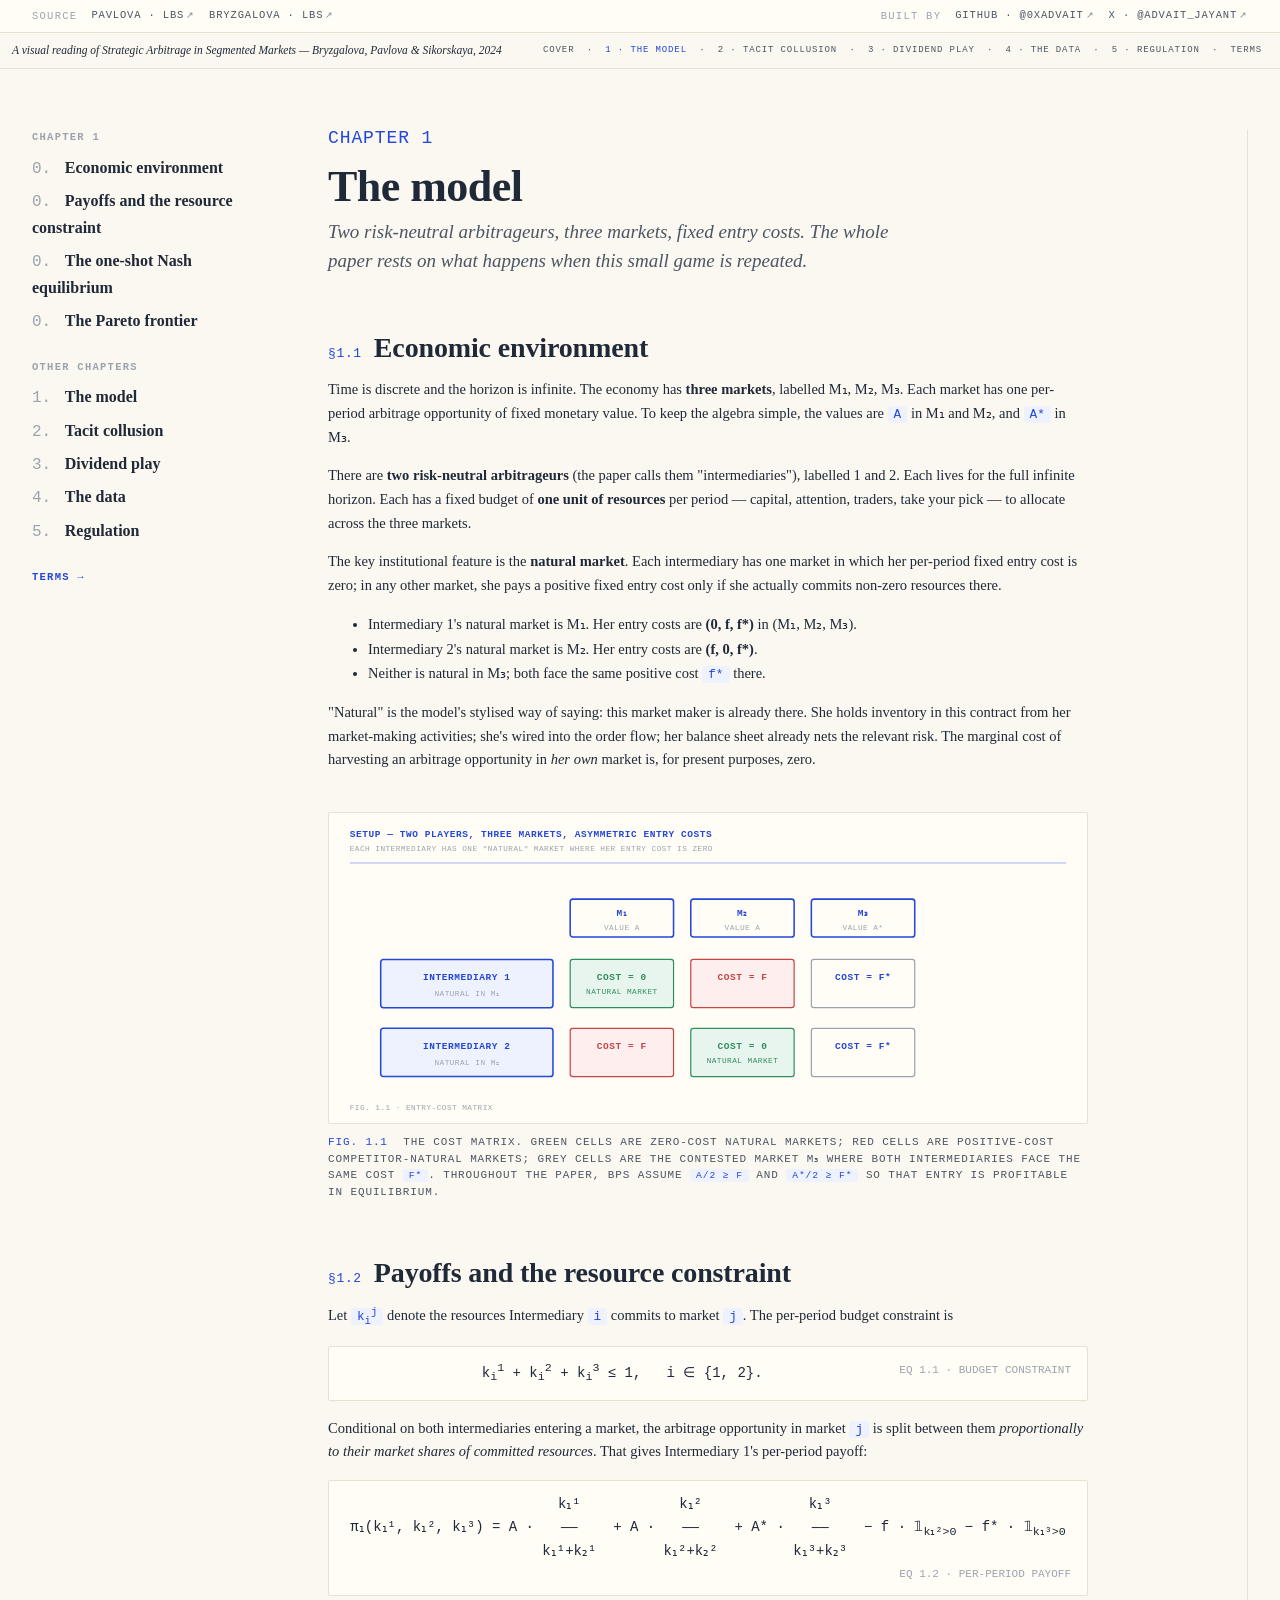
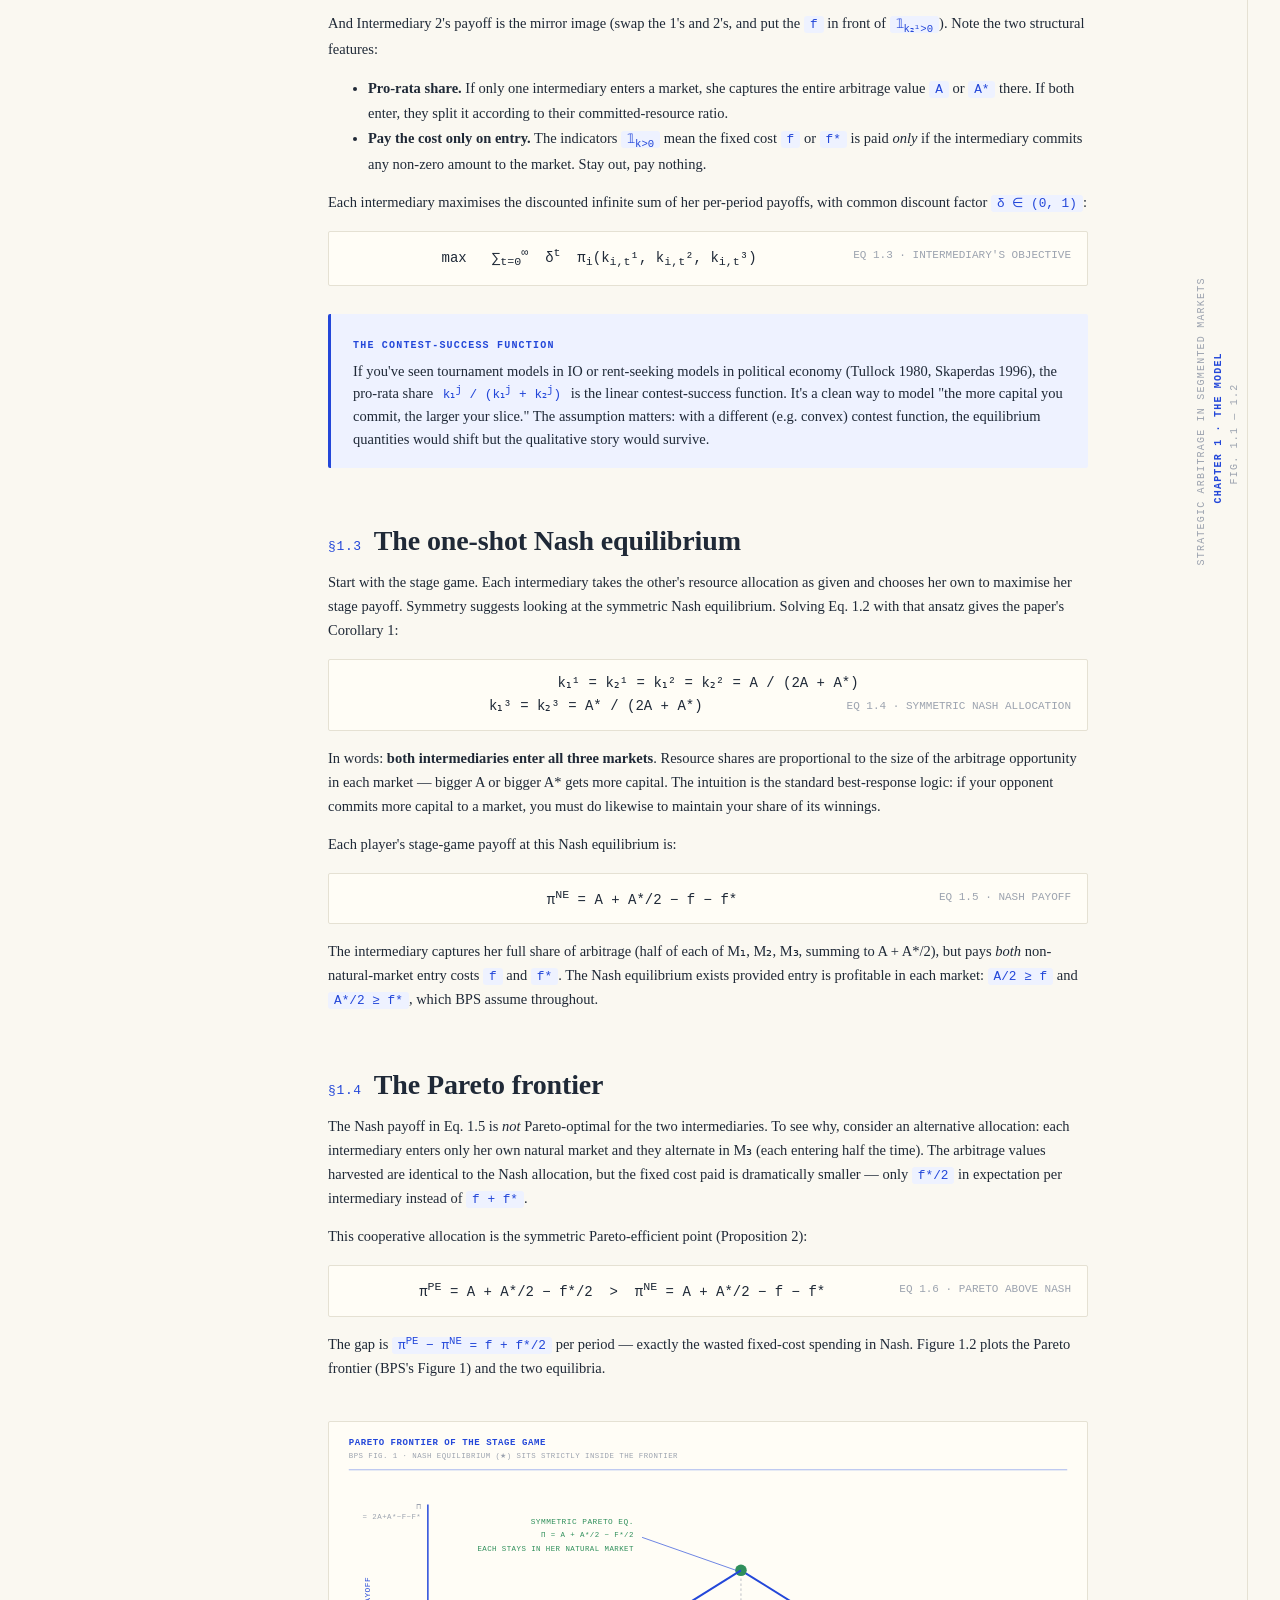
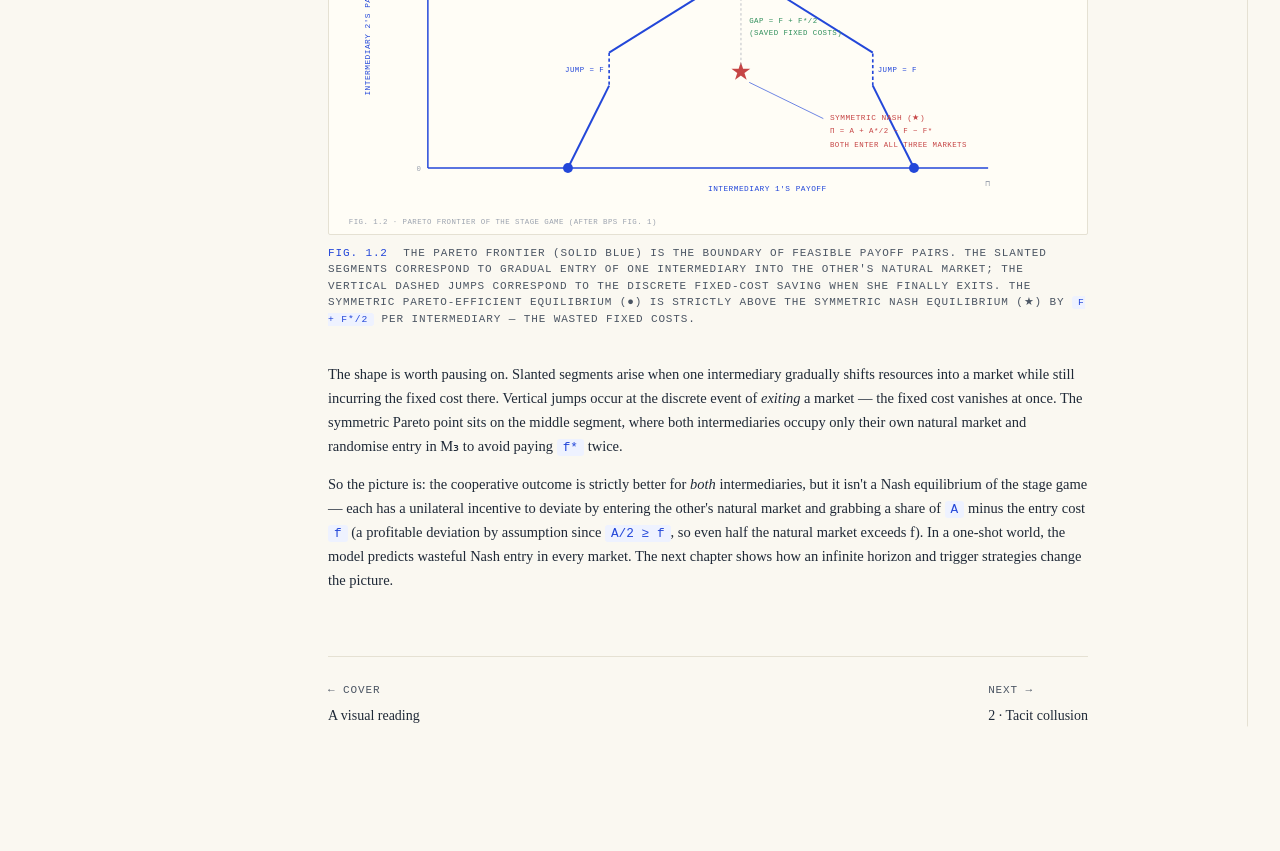
==== commit 26822e2c: "Fix overlapping labels and broken SVGs across all six diagrams Root cause of the most egregious bugs" ====
--- a/chapter-1.html
+++ b/chapter-1.html
@@ -260,83 +260,60 @@
     </p>
 
     <figure>
-      <svg class="diag" viewBox="0 0 880 480" xmlns="http://www.w3.org/2000/svg">
-        <defs>
-          <marker id="ch1f2-arr" viewBox="0 0 10 10" refX="9" refY="5" markerWidth="6" markerHeight="6" orient="auto">
-            <path d="M 0 0 L 10 5 L 0 10 z" class="fill"/>
-          </marker>
-        </defs>
-
+      <svg class="diag" viewBox="0 0 920 500" xmlns="http://www.w3.org/2000/svg">
         <text x="24" y="28" class="lbl-big">PARETO FRONTIER OF THE STAGE GAME</text>
         <text x="24" y="44" class="lbl-soft">BPS FIG. 1 · NASH EQUILIBRIUM (★) SITS STRICTLY INSIDE THE FRONTIER</text>
-        <line x1="24" y1="58" x2="856" y2="58" class="stroke-soft"/>
+        <line x1="24" y1="58" x2="896" y2="58" class="stroke-soft"/>
 
         <!-- axes -->
-        <line x1="120" y1="420" x2="780" y2="420" class="stroke-2"/>
+        <line x1="120" y1="420" x2="800" y2="420" class="stroke-2"/>
         <line x1="120" y1="100" x2="120" y2="420" class="stroke-2"/>
-        <text x="450" y="450" class="lbl">INTERMEDIARY 1's PAYOFF</text>
-        <text x="60" y="260" class="lbl" transform="rotate(-90 60 260)" text-anchor="middle">INTERMEDIARY 2's PAYOFF</text>
-
-        <!-- axis labels -->
-        <text x="110" y="425" class="lbl-soft" text-anchor="end">0</text>
-        <text x="110" y="424" class="lbl-soft" text-anchor="end">0</text>
-        <text x="110" y="110" class="lbl-soft" text-anchor="end">2A+A*−f−f*</text>
-        <text x="780" y="440" class="lbl-soft" text-anchor="middle">2A+A*−f−f*</text>
-
-        <!-- The pareto frontier (BPS fig 1): piecewise -->
-        <!-- Right side: from (2A+A*−f−f*, 0) going up-left
-             - Slanted segment as I2 starts entering M2
-             - Jump up by f when I1 leaves M2
-             - Slanted segment with both in M3
-             - Symmetric Pareto eff point (●) sits where they alternate M3
-             - Mirror image on the other side -->
-
-        <!-- For the visual, idealise to: triangle apex at (700,140), small step-jump, symmetric point at (500,140) -->
-
-        <!-- right triangle pure (1 alone) -->
+        <text x="460" y="448" class="lbl">INTERMEDIARY 1's PAYOFF</text>
+        <text x="50" y="260" class="lbl" transform="rotate(-90 50 260)" text-anchor="middle">INTERMEDIARY 2's PAYOFF</text>
+
+        <!-- axis tick labels -->
+        <text x="112" y="424" class="lbl-soft" text-anchor="end">0</text>
+        <text x="112" y="106" class="lbl-soft" text-anchor="end">π̄</text>
+        <text x="800" y="442" class="lbl-soft" text-anchor="middle">π̄</text>
+        <text x="112" y="118" class="lbl-soft" text-anchor="end">= 2A+A*−f−f*</text>
+
+        <!-- Pareto frontier (BPS figure 1 idealised) -->
+        <!-- triangle endpoints + slanted segments + vertical jumps -->
         <circle cx="710" cy="420" r="6" fill="#2347d9"/>
-        <line x1="710" y1="420" x2="660" y2="320" stroke="#2347d9" stroke-width="2"/>
-        <!-- jump up by f -->
+        <line x1="710" y1="420" x2="660" y2="320" stroke="#2347d9" stroke-width="2.4"/>
         <line x1="660" y1="320" x2="660" y2="280" stroke="#2347d9" stroke-width="2" stroke-dasharray="4 3"/>
-        <text x="670" y="304" class="lbl-soft" style="fill:#2347d9;">+f</text>
-        <!-- slanted to symmetric Pareto point -->
-        <line x1="660" y1="280" x2="500" y2="180" stroke="#2347d9" stroke-width="2"/>
-        <!-- symmetric Pareto -->
+        <text x="666" y="304" class="lbl-soft" style="fill:#2347d9;">jump = f</text>
+        <line x1="660" y1="280" x2="500" y2="180" stroke="#2347d9" stroke-width="2.4"/>
         <circle cx="500" cy="180" r="7" fill="#2f8f5b"/>
-        <!-- mirror image leftward -->
-        <line x1="500" y1="180" x2="340" y2="280" stroke="#2347d9" stroke-width="2"/>
+        <line x1="500" y1="180" x2="340" y2="280" stroke="#2347d9" stroke-width="2.4"/>
         <line x1="340" y1="280" x2="340" y2="320" stroke="#2347d9" stroke-width="2" stroke-dasharray="4 3"/>
-        <text x="350" y="304" class="lbl-soft" style="fill:#2347d9;">+f</text>
-        <line x1="340" y1="320" x2="290" y2="420" stroke="#2347d9" stroke-width="2"/>
+        <text x="334" y="304" class="lbl-soft" style="fill:#2347d9;" text-anchor="end">jump = f</text>
+        <line x1="340" y1="320" x2="290" y2="420" stroke="#2347d9" stroke-width="2.4"/>
         <circle cx="290" cy="420" r="6" fill="#2347d9"/>
 
-        <!-- Nash equilibrium STAR — strictly inside -->
-        <g transform="translate(420,300)">
-          <text x="0" y="6" text-anchor="middle" style="fill:#c64545; font-family:var(--mono); font-size:24px; font-weight:700;">★</text>
-        </g>
-        <line x1="430" y1="294" x2="510" y2="260" class="lead"/>
-        <text x="520" y="262" class="lbl" style="fill:#c64545;">SYMMETRIC NASH</text>
-        <text x="520" y="276" class="lbl-soft">π = A + A*/2 − f − f*</text>
-        <text x="520" y="290" class="lbl-soft">both enter all three markets</text>
-
-        <!-- Pareto point annotation -->
-        <line x1="494" y1="180" x2="430" y2="140" class="lead"/>
-        <text x="420" y="132" class="lbl" style="fill:#2f8f5b;" text-anchor="end">SYMMETRIC PARETO EQ.</text>
-        <text x="420" y="146" class="lbl-soft" style="fill:#2f8f5b;" text-anchor="end">π = A + A*/2 − f*/2</text>
-        <text x="420" y="160" class="lbl-soft" style="fill:#2f8f5b;" text-anchor="end">each stays in her natural market</text>
-
-        <!-- callout corners -->
-        <line x1="708" y1="418" x2="780" y2="380" class="lead"/>
-        <text x="784" y="378" class="lbl-soft">I₁ takes all markets, I₂ stays out</text>
-
-        <!-- savings annotation -->
-        <line x1="500" y1="178" x2="420" y2="294" stroke="#9ca3af" stroke-width="0.8" stroke-dasharray="2 2"/>
-        <text x="445" y="234" class="lbl-soft" style="fill:#2f8f5b;">gap = f + f*/2</text>
-        <text x="445" y="248" class="lbl-soft" style="fill:#2f8f5b;">(saved fixed costs)</text>
-
-        <text x="24" y="465" class="lbl-soft">FIG. 1.2 · PARETO FRONTIER OF THE STAGE GAME (AFTER BPS FIG. 1)</text>
+        <!-- Nash equilibrium star — strictly inside frontier -->
+        <text x="500" y="312" text-anchor="middle" style="fill:#c64545; font-family:var(--mono); font-size:26px; font-weight:700;">★</text>
+
+        <!-- gap dashed line between Pareto and Nash -->
+        <line x1="500" y1="190" x2="500" y2="296" stroke="#9ca3af" stroke-width="0.8" stroke-dasharray="3 3"/>
+        <text x="510" y="244" class="lbl-soft" style="fill:#2f8f5b;">gap = f + f*/2</text>
+        <text x="510" y="258" class="lbl-soft" style="fill:#2f8f5b;">(saved fixed costs)</text>
+
+        <!-- Pareto point annotation — UP-LEFT in clear space -->
+        <line x1="494" y1="180" x2="380" y2="140" class="lead"/>
+        <text x="370" y="124" class="lbl" style="fill:#2f8f5b;" text-anchor="end">SYMMETRIC PARETO EQ.</text>
+        <text x="370" y="140" class="lbl-soft" style="fill:#2f8f5b;" text-anchor="end">π = A + A*/2 − f*/2</text>
+        <text x="370" y="156" class="lbl-soft" style="fill:#2f8f5b;" text-anchor="end">each stays in her natural market</text>
+
+        <!-- Nash equilibrium annotation — DOWN-RIGHT in clear space -->
+        <line x1="510" y1="316" x2="600" y2="360" class="lead"/>
+        <text x="608" y="362" class="lbl" style="fill:#c64545;">SYMMETRIC NASH (★)</text>
+        <text x="608" y="378" class="lbl-soft" style="fill:#c64545;">π = A + A*/2 − f − f*</text>
+        <text x="608" y="394" class="lbl-soft" style="fill:#c64545;">both enter all three markets</text>
+
+        <text x="24" y="488" class="lbl-soft">FIG. 1.2 · PARETO FRONTIER OF THE STAGE GAME (AFTER BPS FIG. 1)</text>
       </svg>
-      <figcaption><span class="figno">FIG. 1.2</span> The Pareto frontier (solid blue) is the boundary of feasible payoff pairs. The slanted segments correspond to gradual entry of one intermediary into the other's natural market; the vertical jump corresponds to the discrete fixed-cost saving when she finally exits. The symmetric Pareto-efficient equilibrium (●) is strictly above the symmetric Nash equilibrium (★) by <span class="math-inline">f + f*/2</span> per intermediary — the wasted fixed costs.</figcaption>
+      <figcaption><span class="figno">FIG. 1.2</span> The Pareto frontier (solid blue) is the boundary of feasible payoff pairs. The slanted segments correspond to gradual entry of one intermediary into the other's natural market; the vertical dashed jumps correspond to the discrete fixed-cost saving when she finally exits. The symmetric Pareto-efficient equilibrium (●) is strictly above the symmetric Nash equilibrium (★) by <span class="math-inline">f + f*/2</span> per intermediary — the wasted fixed costs.</figcaption>
     </figure>
 
     <p>
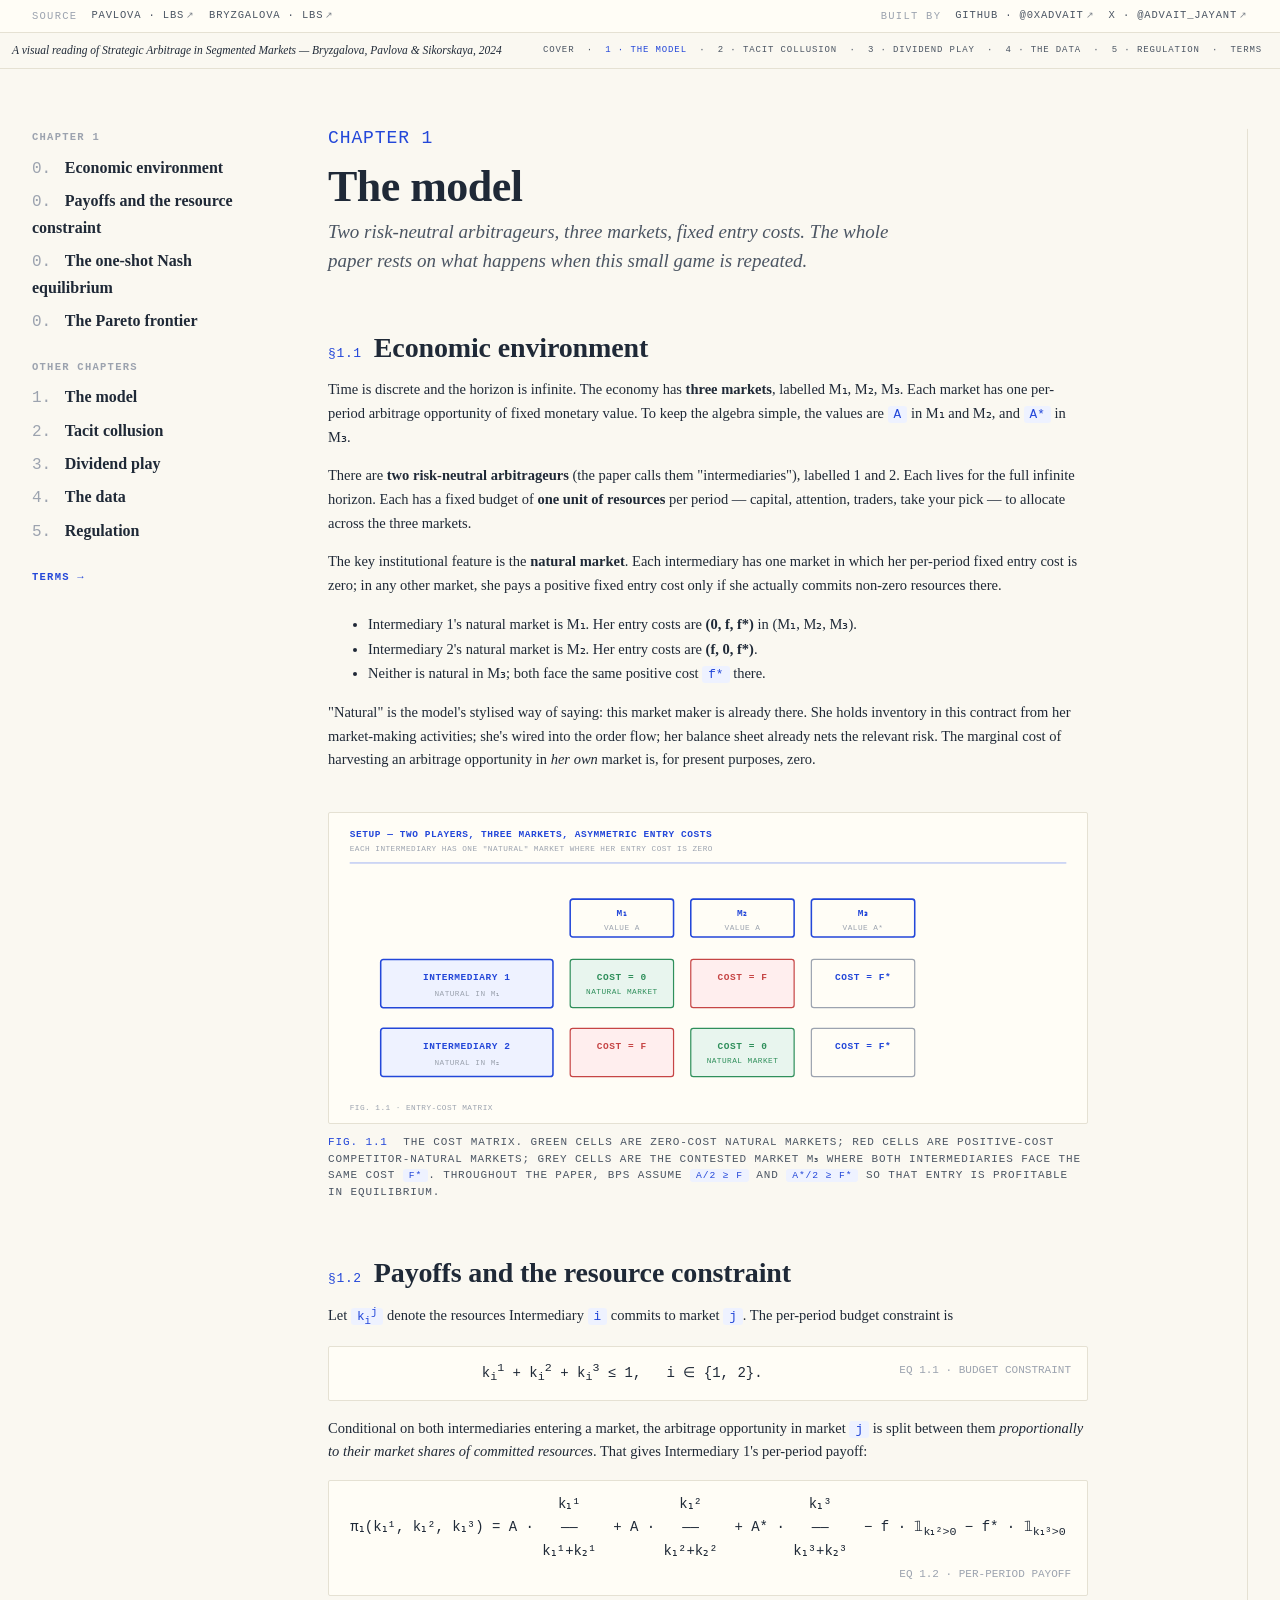
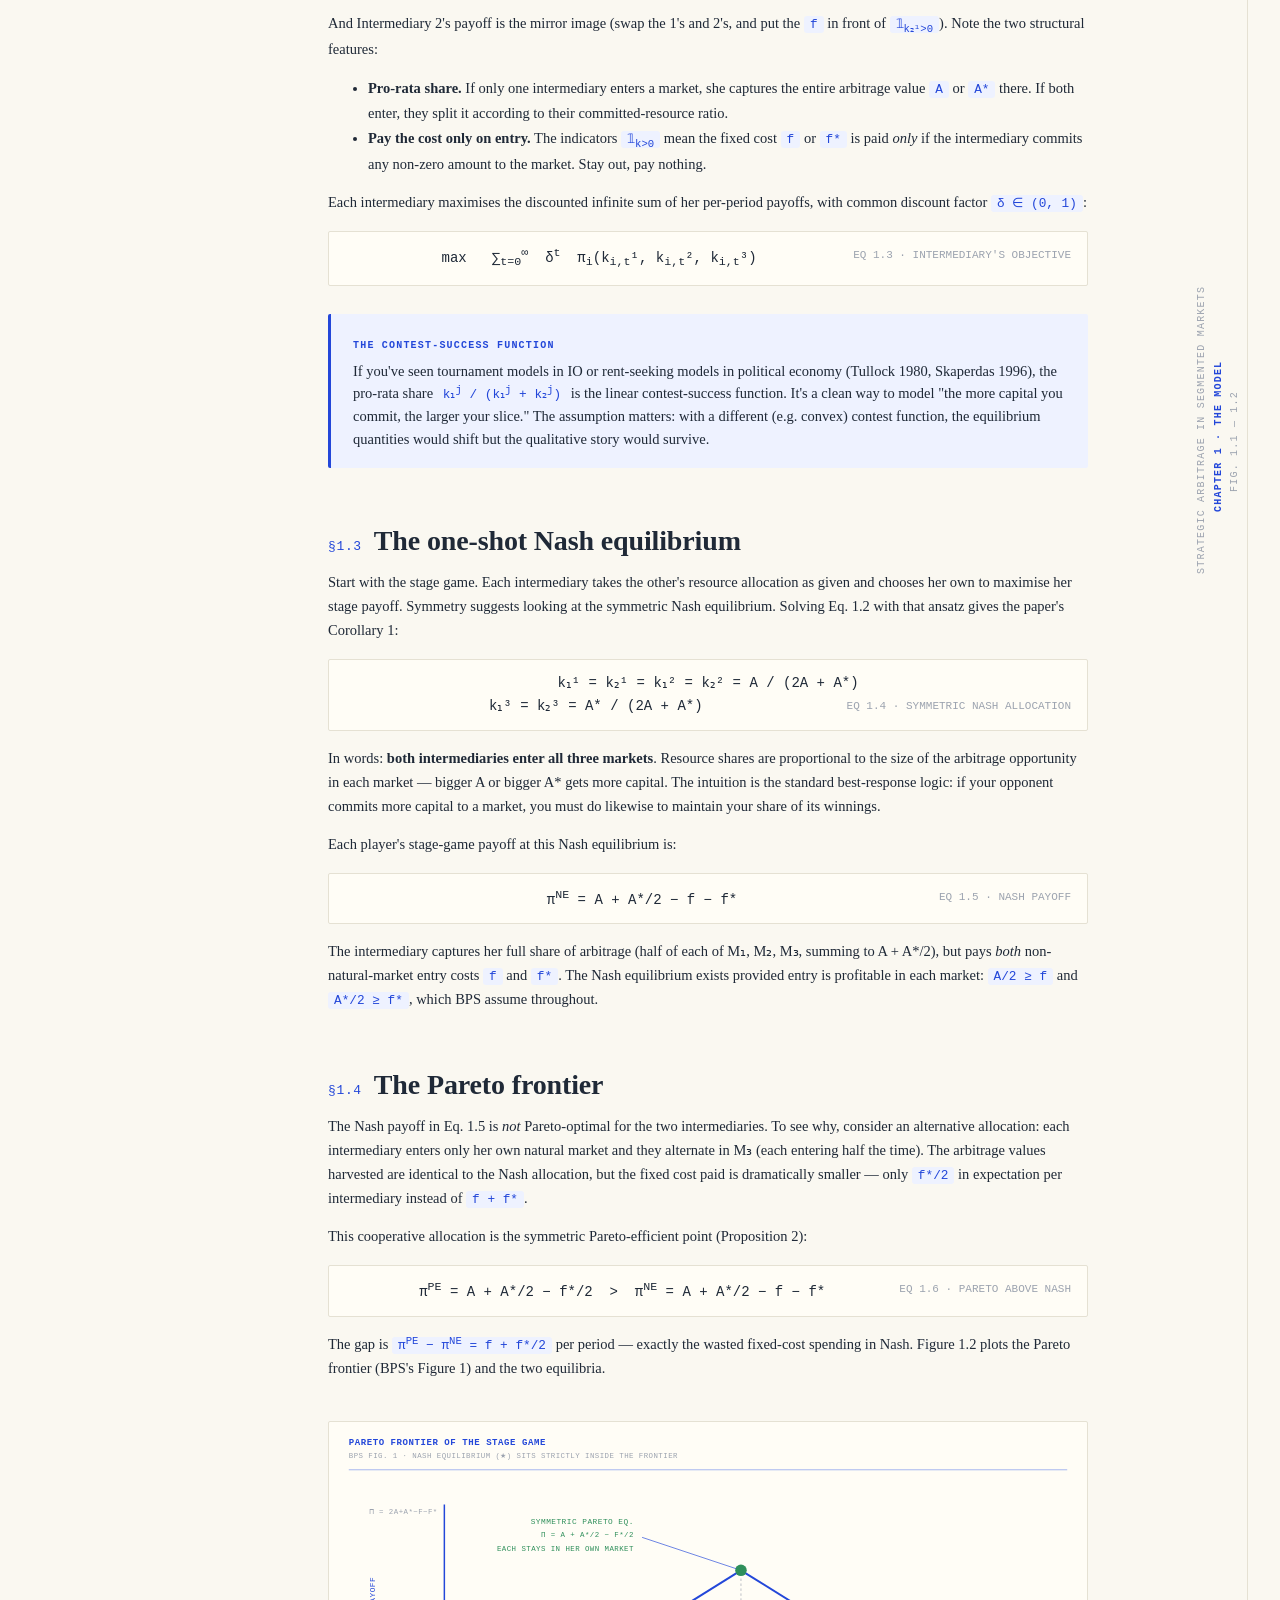
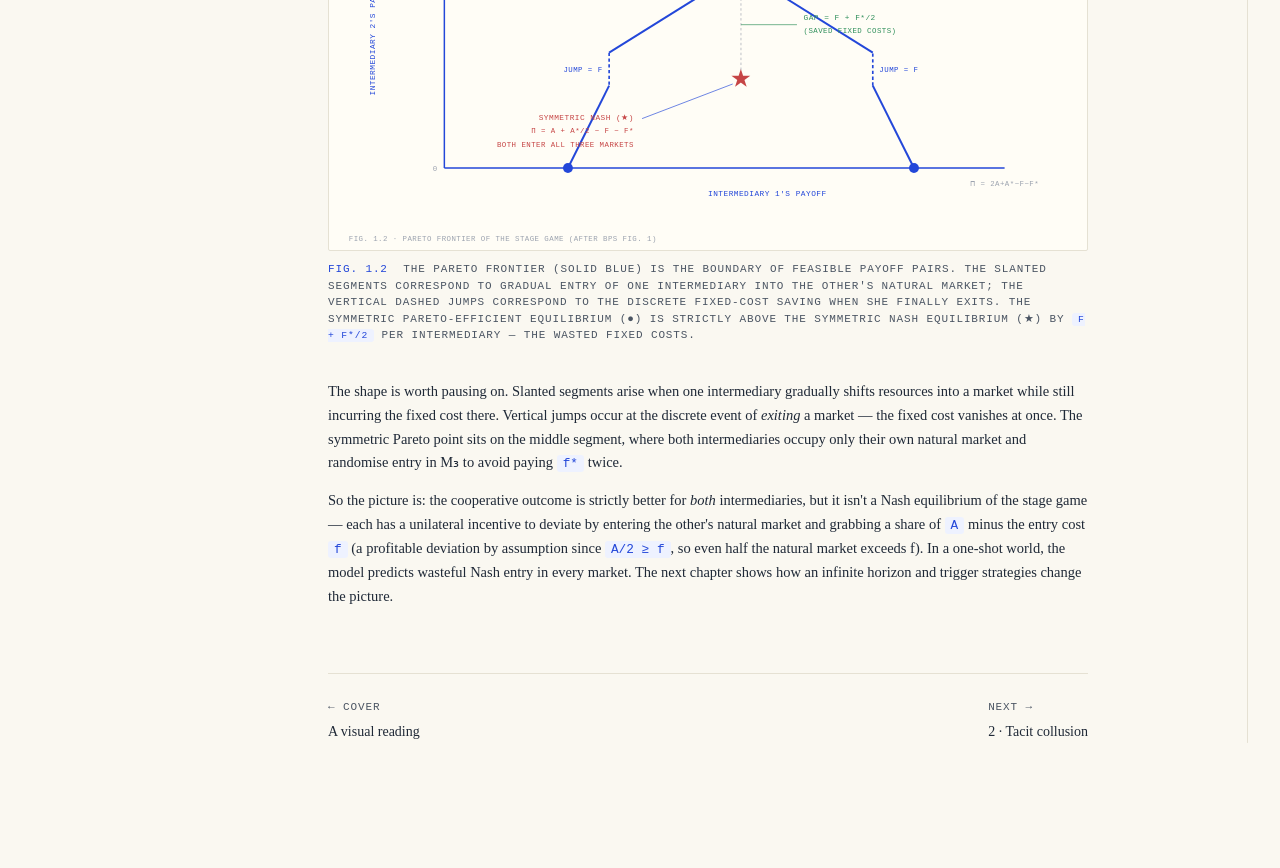
==== commit 410c6af2: "FIG 1.2: stop overlapping the gap dashed line and clean up Nash annotation Three real bugs in the pr" ====
--- a/chapter-1.html
+++ b/chapter-1.html
@@ -260,58 +260,59 @@
     </p>
 
     <figure>
-      <svg class="diag" viewBox="0 0 920 500" xmlns="http://www.w3.org/2000/svg">
+      <svg class="diag" viewBox="0 0 920 520" xmlns="http://www.w3.org/2000/svg">
         <text x="24" y="28" class="lbl-big">PARETO FRONTIER OF THE STAGE GAME</text>
         <text x="24" y="44" class="lbl-soft">BPS FIG. 1 · NASH EQUILIBRIUM (★) SITS STRICTLY INSIDE THE FRONTIER</text>
         <line x1="24" y1="58" x2="896" y2="58" class="stroke-soft"/>
 
         <!-- axes -->
-        <line x1="120" y1="420" x2="800" y2="420" class="stroke-2"/>
-        <line x1="120" y1="100" x2="120" y2="420" class="stroke-2"/>
-        <text x="460" y="448" class="lbl">INTERMEDIARY 1's PAYOFF</text>
-        <text x="50" y="260" class="lbl" transform="rotate(-90 50 260)" text-anchor="middle">INTERMEDIARY 2's PAYOFF</text>
-
-        <!-- axis tick labels -->
-        <text x="112" y="424" class="lbl-soft" text-anchor="end">0</text>
-        <text x="112" y="106" class="lbl-soft" text-anchor="end">π̄</text>
-        <text x="800" y="442" class="lbl-soft" text-anchor="middle">π̄</text>
-        <text x="112" y="118" class="lbl-soft" text-anchor="end">= 2A+A*−f−f*</text>
-
-        <!-- Pareto frontier (BPS figure 1 idealised) -->
-        <!-- triangle endpoints + slanted segments + vertical jumps -->
+        <line x1="140" y1="420" x2="820" y2="420" class="stroke-2"/>
+        <line x1="140" y1="100" x2="140" y2="420" class="stroke-2"/>
+        <text x="460" y="454" class="lbl">INTERMEDIARY 1's PAYOFF</text>
+        <text x="56" y="260" class="lbl" transform="rotate(-90 56 260)" text-anchor="middle">INTERMEDIARY 2's PAYOFF</text>
+
+        <!-- single-line axis tick labels -->
+        <text x="132" y="424" class="lbl-soft" text-anchor="end">0</text>
+        <text x="132" y="112" class="lbl-soft" text-anchor="end">π̄ = 2A+A*−f−f*</text>
+        <text x="820" y="442" class="lbl-soft" text-anchor="middle">π̄ = 2A+A*−f−f*</text>
+
+        <!-- Pareto frontier — solid blue segments with vertical dashed jumps -->
         <circle cx="710" cy="420" r="6" fill="#2347d9"/>
         <line x1="710" y1="420" x2="660" y2="320" stroke="#2347d9" stroke-width="2.4"/>
         <line x1="660" y1="320" x2="660" y2="280" stroke="#2347d9" stroke-width="2" stroke-dasharray="4 3"/>
-        <text x="666" y="304" class="lbl-soft" style="fill:#2347d9;">jump = f</text>
+        <text x="668" y="304" class="lbl-soft" style="fill:#2347d9;">jump = f</text>
         <line x1="660" y1="280" x2="500" y2="180" stroke="#2347d9" stroke-width="2.4"/>
-        <circle cx="500" cy="180" r="7" fill="#2f8f5b"/>
         <line x1="500" y1="180" x2="340" y2="280" stroke="#2347d9" stroke-width="2.4"/>
         <line x1="340" y1="280" x2="340" y2="320" stroke="#2347d9" stroke-width="2" stroke-dasharray="4 3"/>
-        <text x="334" y="304" class="lbl-soft" style="fill:#2347d9;" text-anchor="end">jump = f</text>
+        <text x="332" y="304" class="lbl-soft" style="fill:#2347d9;" text-anchor="end">jump = f</text>
         <line x1="340" y1="320" x2="290" y2="420" stroke="#2347d9" stroke-width="2.4"/>
         <circle cx="290" cy="420" r="6" fill="#2347d9"/>
 
-        <!-- Nash equilibrium star — strictly inside frontier -->
-        <text x="500" y="312" text-anchor="middle" style="fill:#c64545; font-family:var(--mono); font-size:26px; font-weight:700;">★</text>
-
-        <!-- gap dashed line between Pareto and Nash -->
-        <line x1="500" y1="190" x2="500" y2="296" stroke="#9ca3af" stroke-width="0.8" stroke-dasharray="3 3"/>
-        <text x="510" y="244" class="lbl-soft" style="fill:#2f8f5b;">gap = f + f*/2</text>
-        <text x="510" y="258" class="lbl-soft" style="fill:#2f8f5b;">(saved fixed costs)</text>
-
-        <!-- Pareto point annotation — UP-LEFT in clear space -->
-        <line x1="494" y1="180" x2="380" y2="140" class="lead"/>
+        <!-- key equilibrium points -->
+        <circle cx="500" cy="180" r="7" fill="#2f8f5b"/>
+        <text x="500" y="320" text-anchor="middle" style="fill:#c64545; font-family:var(--mono); font-size:26px; font-weight:700;">★</text>
+
+        <!-- vertical gap line between Pareto eq and Nash eq -->
+        <line x1="500" y1="190" x2="500" y2="304" stroke="#9ca3af" stroke-width="0.8" stroke-dasharray="3 3"/>
+
+        <!-- gap label — with a clean horizontal leader so the label is well clear of the dashed line -->
+        <line x1="500" y1="246" x2="568" y2="246" stroke="#2f8f5b" stroke-width="0.8"/>
+        <text x="576" y="240" class="lbl" style="fill:#2f8f5b;">GAP = f + f*/2</text>
+        <text x="576" y="256" class="lbl-soft" style="fill:#2f8f5b;">(saved fixed costs)</text>
+
+        <!-- Pareto annotation — UP-LEFT of the dot, leader to dot -->
+        <line x1="494" y1="178" x2="380" y2="140" class="lead"/>
         <text x="370" y="124" class="lbl" style="fill:#2f8f5b;" text-anchor="end">SYMMETRIC PARETO EQ.</text>
         <text x="370" y="140" class="lbl-soft" style="fill:#2f8f5b;" text-anchor="end">π = A + A*/2 − f*/2</text>
-        <text x="370" y="156" class="lbl-soft" style="fill:#2f8f5b;" text-anchor="end">each stays in her natural market</text>
-
-        <!-- Nash equilibrium annotation — DOWN-RIGHT in clear space -->
-        <line x1="510" y1="316" x2="600" y2="360" class="lead"/>
-        <text x="608" y="362" class="lbl" style="fill:#c64545;">SYMMETRIC NASH (★)</text>
-        <text x="608" y="378" class="lbl-soft" style="fill:#c64545;">π = A + A*/2 − f − f*</text>
-        <text x="608" y="394" class="lbl-soft" style="fill:#c64545;">both enter all three markets</text>
-
-        <text x="24" y="488" class="lbl-soft">FIG. 1.2 · PARETO FRONTIER OF THE STAGE GAME (AFTER BPS FIG. 1)</text>
+        <text x="370" y="156" class="lbl-soft" style="fill:#2f8f5b;" text-anchor="end">each stays in her own market</text>
+
+        <!-- Nash annotation — DOWN-LEFT of the star, leader to star, in clear empty space -->
+        <line x1="490" y1="318" x2="380" y2="360" class="lead"/>
+        <text x="370" y="362" class="lbl" style="fill:#c64545;" text-anchor="end">SYMMETRIC NASH (★)</text>
+        <text x="370" y="378" class="lbl-soft" style="fill:#c64545;" text-anchor="end">π = A + A*/2 − f − f*</text>
+        <text x="370" y="394" class="lbl-soft" style="fill:#c64545;" text-anchor="end">both enter all three markets</text>
+
+        <text x="24" y="508" class="lbl-soft">FIG. 1.2 · PARETO FRONTIER OF THE STAGE GAME (AFTER BPS FIG. 1)</text>
       </svg>
       <figcaption><span class="figno">FIG. 1.2</span> The Pareto frontier (solid blue) is the boundary of feasible payoff pairs. The slanted segments correspond to gradual entry of one intermediary into the other's natural market; the vertical dashed jumps correspond to the discrete fixed-cost saving when she finally exits. The symmetric Pareto-efficient equilibrium (●) is strictly above the symmetric Nash equilibrium (★) by <span class="math-inline">f + f*/2</span> per intermediary — the wasted fixed costs.</figcaption>
     </figure>
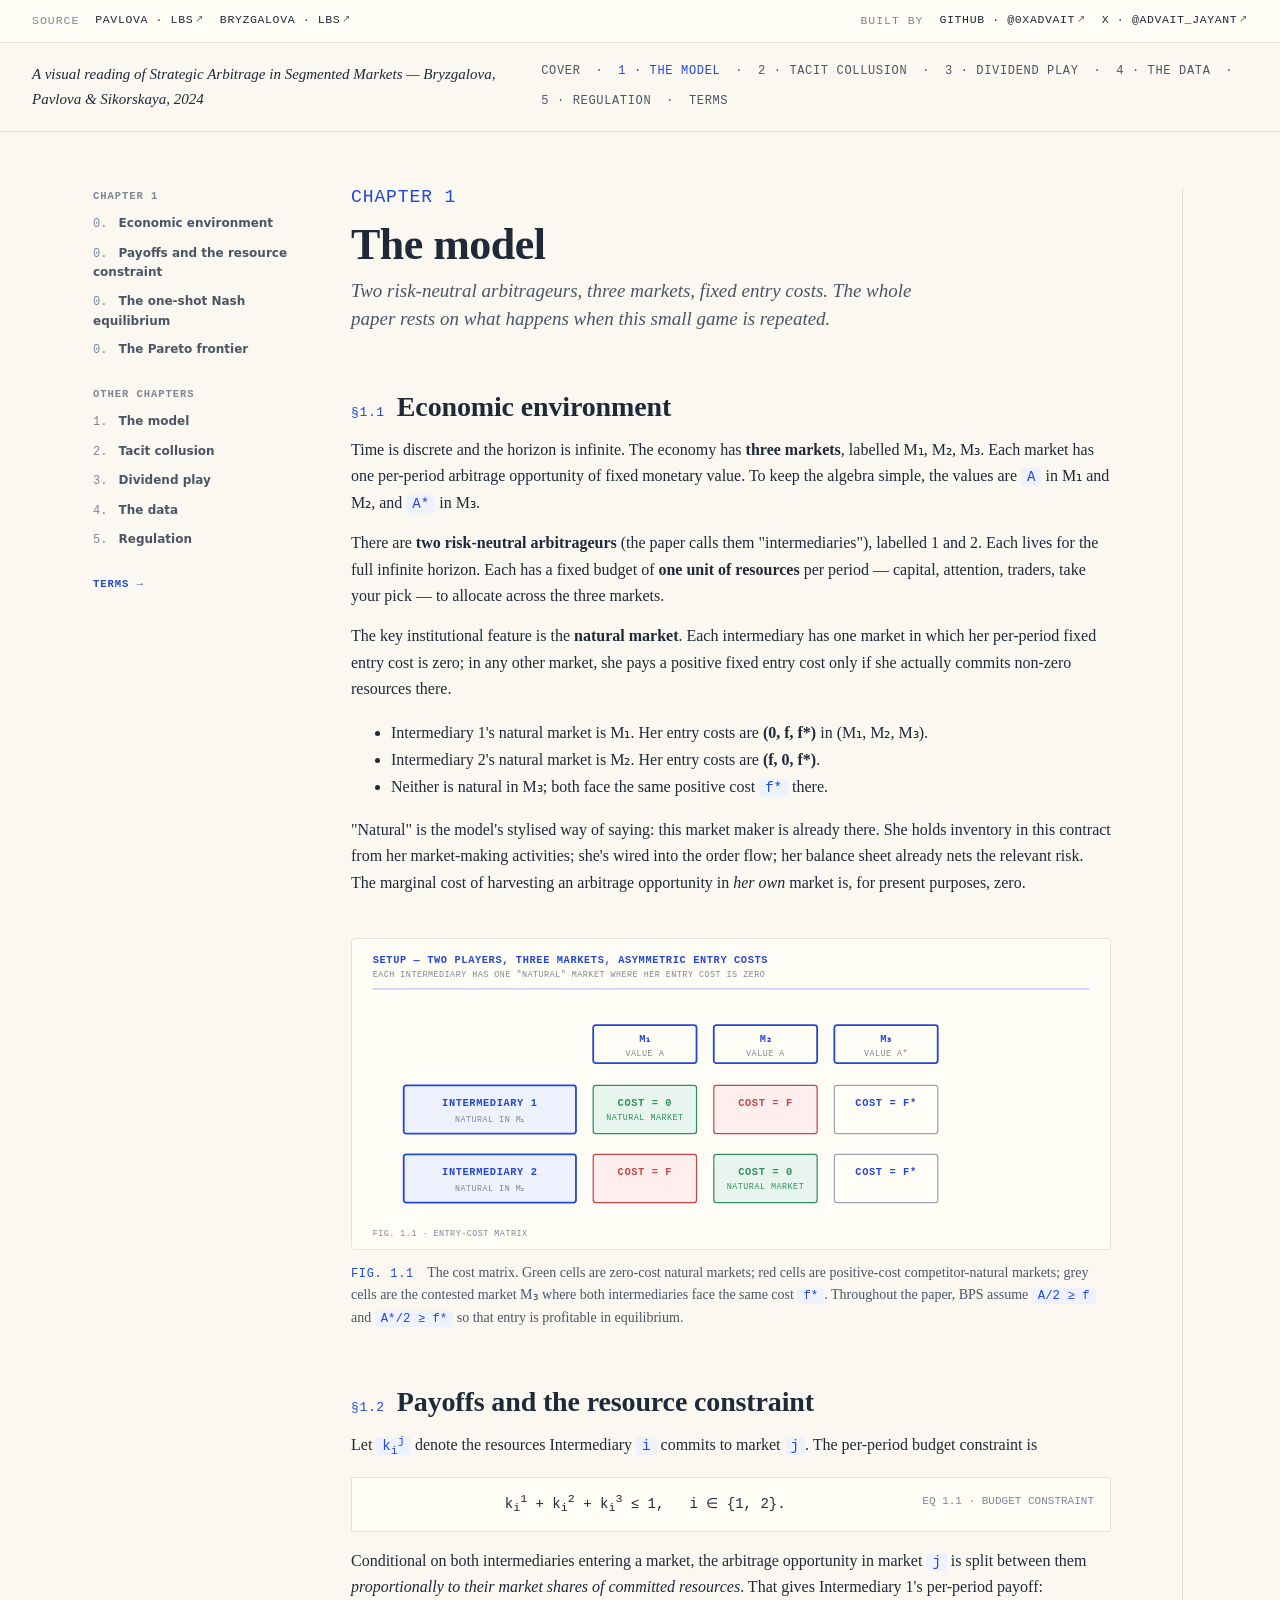
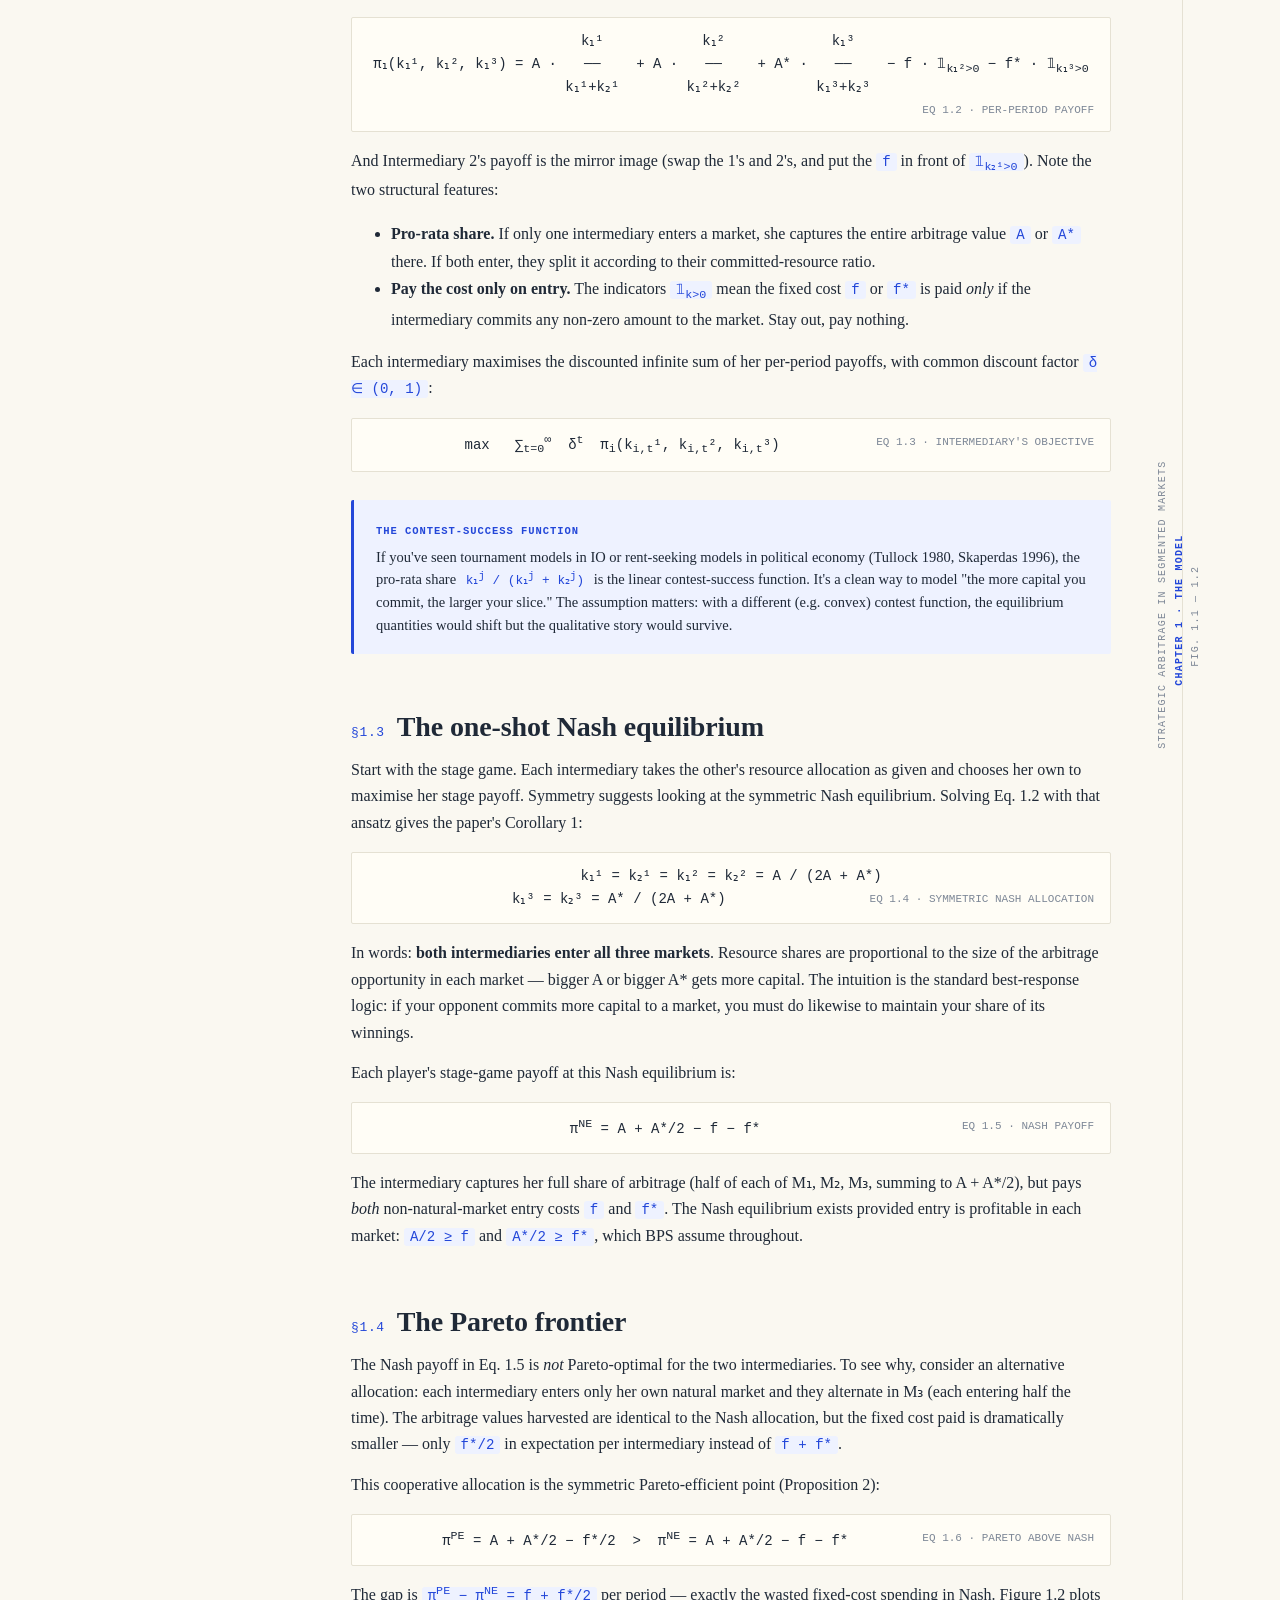
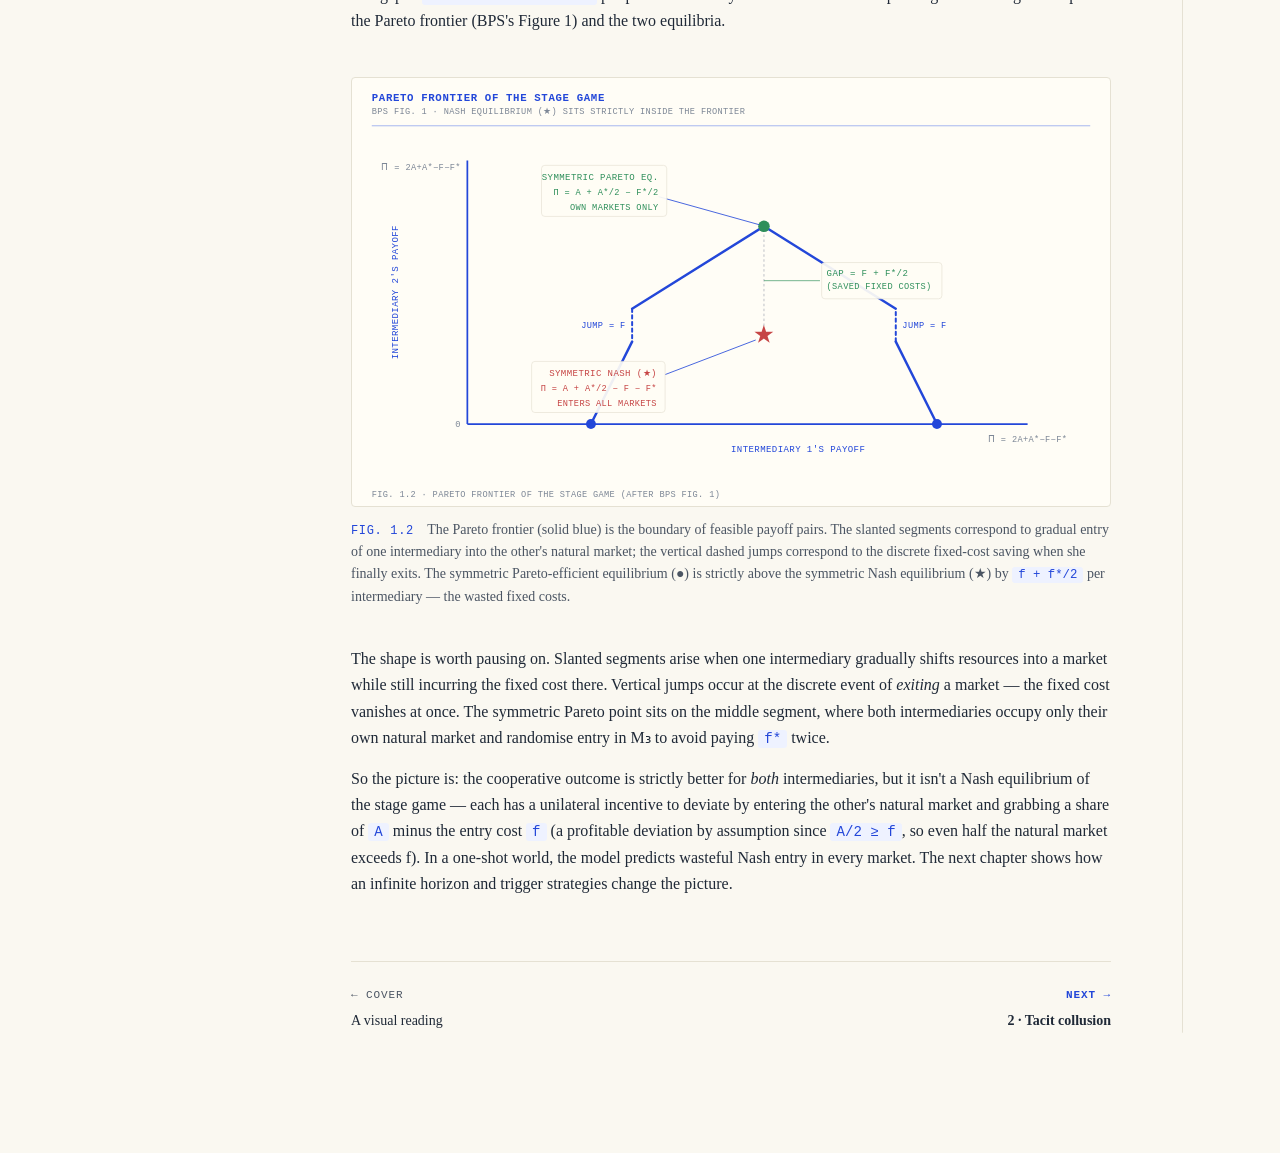
==== commit 4d3d2616: "Polish responsive visual essay layout" ====
--- a/chapter-1.html
+++ b/chapter-1.html
@@ -260,7 +260,9 @@
     </p>
 
     <figure>
-      <svg class="diag" viewBox="0 0 920 520" xmlns="http://www.w3.org/2000/svg">
+      <svg class="diag pareto-frontier" viewBox="0 0 920 520" xmlns="http://www.w3.org/2000/svg" aria-labelledby="fig-1-2-title fig-1-2-desc" role="img">
+        <title id="fig-1-2-title">Pareto frontier of the stage game</title>
+        <desc id="fig-1-2-desc">The Pareto frontier is above the symmetric Nash point by the fixed-cost savings.</desc>
         <text x="24" y="28" class="lbl-big">PARETO FRONTIER OF THE STAGE GAME</text>
         <text x="24" y="44" class="lbl-soft">BPS FIG. 1 · NASH EQUILIBRIUM (★) SITS STRICTLY INSIDE THE FRONTIER</text>
         <line x1="24" y1="58" x2="896" y2="58" class="stroke-soft"/>
@@ -278,14 +280,14 @@
 
         <!-- Pareto frontier — solid blue segments with vertical dashed jumps -->
         <circle cx="710" cy="420" r="6" fill="#2347d9"/>
-        <line x1="710" y1="420" x2="660" y2="320" stroke="#2347d9" stroke-width="2.4"/>
-        <line x1="660" y1="320" x2="660" y2="280" stroke="#2347d9" stroke-width="2" stroke-dasharray="4 3"/>
+        <line x1="710" y1="420" x2="660" y2="320" class="frontier"/>
+        <line x1="660" y1="320" x2="660" y2="280" class="jump"/>
         <text x="668" y="304" class="lbl-soft" style="fill:#2347d9;">jump = f</text>
-        <line x1="660" y1="280" x2="500" y2="180" stroke="#2347d9" stroke-width="2.4"/>
-        <line x1="500" y1="180" x2="340" y2="280" stroke="#2347d9" stroke-width="2.4"/>
-        <line x1="340" y1="280" x2="340" y2="320" stroke="#2347d9" stroke-width="2" stroke-dasharray="4 3"/>
+        <line x1="660" y1="280" x2="500" y2="180" class="frontier"/>
+        <line x1="500" y1="180" x2="340" y2="280" class="frontier"/>
+        <line x1="340" y1="280" x2="340" y2="320" class="jump"/>
         <text x="332" y="304" class="lbl-soft" style="fill:#2347d9;" text-anchor="end">jump = f</text>
-        <line x1="340" y1="320" x2="290" y2="420" stroke="#2347d9" stroke-width="2.4"/>
+        <line x1="340" y1="320" x2="290" y2="420" class="frontier"/>
         <circle cx="290" cy="420" r="6" fill="#2347d9"/>
 
         <!-- key equilibrium points -->
@@ -297,20 +299,23 @@
 
         <!-- gap label — with a clean horizontal leader so the label is well clear of the dashed line -->
         <line x1="500" y1="246" x2="568" y2="246" stroke="#2f8f5b" stroke-width="0.8"/>
+        <rect x="570" y="224" width="146" height="44" class="note-box"/>
         <text x="576" y="240" class="lbl" style="fill:#2f8f5b;">GAP = f + f*/2</text>
         <text x="576" y="256" class="lbl-soft" style="fill:#2f8f5b;">(saved fixed costs)</text>
 
         <!-- Pareto annotation — UP-LEFT of the dot, leader to dot -->
-        <line x1="494" y1="178" x2="380" y2="140" class="lead"/>
-        <text x="370" y="124" class="lbl" style="fill:#2f8f5b;" text-anchor="end">SYMMETRIC PARETO EQ.</text>
-        <text x="370" y="140" class="lbl-soft" style="fill:#2f8f5b;" text-anchor="end">π = A + A*/2 − f*/2</text>
-        <text x="370" y="156" class="lbl-soft" style="fill:#2f8f5b;" text-anchor="end">each stays in her own market</text>
+        <line x1="494" y1="178" x2="372" y2="144" class="lead"/>
+        <rect x="230" y="106" width="152" height="62" class="note-box"/>
+        <text x="372" y="124" class="lbl" style="fill:#2f8f5b;" text-anchor="end">SYMMETRIC PARETO EQ.</text>
+        <text x="372" y="142" class="lbl-soft" style="fill:#2f8f5b;" text-anchor="end">π = A + A*/2 − f*/2</text>
+        <text x="372" y="160" class="lbl-soft" style="fill:#2f8f5b;" text-anchor="end">own markets only</text>
 
         <!-- Nash annotation — DOWN-LEFT of the star, leader to star, in clear empty space -->
         <line x1="490" y1="318" x2="380" y2="360" class="lead"/>
+        <rect x="218" y="344" width="162" height="62" class="note-box"/>
         <text x="370" y="362" class="lbl" style="fill:#c64545;" text-anchor="end">SYMMETRIC NASH (★)</text>
-        <text x="370" y="378" class="lbl-soft" style="fill:#c64545;" text-anchor="end">π = A + A*/2 − f − f*</text>
-        <text x="370" y="394" class="lbl-soft" style="fill:#c64545;" text-anchor="end">both enter all three markets</text>
+        <text x="370" y="380" class="lbl-soft" style="fill:#c64545;" text-anchor="end">π = A + A*/2 − f − f*</text>
+        <text x="370" y="398" class="lbl-soft" style="fill:#c64545;" text-anchor="end">enters all markets</text>
 
         <text x="24" y="508" class="lbl-soft">FIG. 1.2 · PARETO FRONTIER OF THE STAGE GAME (AFTER BPS FIG. 1)</text>
       </svg>
--- a/styles.css
+++ b/styles.css
@@ -4,7 +4,7 @@
   --paper: #fffdf6;
   --ink: #1f2937;
   --ink-soft: #4b5563;
-  --ink-faint: #9ca3af;
+  --ink-faint: #7d8796;
   --rule: #e5e1d3;
   --blue: #2347d9;
   --blue-soft: #5b7cf5;
@@ -22,6 +22,7 @@
 html, body {
   margin: 0;
   padding: 0;
+  overflow-x: hidden;
   background: var(--bg);
   color: var(--ink);
   font-family: var(--serif);
@@ -32,6 +33,8 @@
 
 a { color: var(--blue); text-decoration: none; }
 a:hover { text-decoration: underline; }
+a:focus-visible { outline: 2px solid var(--blue-soft); outline-offset: 3px; border-radius: 2px; }
+img, svg { max-width: 100%; }
 
 /* ---------- credits strip (above topbar) ---------- */
 .linkbar {
@@ -42,8 +45,8 @@
   justify-content: space-between;
   align-items: center;
   font-family: var(--mono);
-  font-size: 10.5px;
-  letter-spacing: 0.08em;
+  font-size: 11.5px;
+  letter-spacing: 0.055em;
   text-transform: uppercase;
   color: var(--ink-faint);
   flex-wrap: wrap;
@@ -51,17 +54,20 @@
 }
 .linkbar .group {
   display: flex;
-  gap: 14px;
+  gap: 16px;
   flex-wrap: wrap;
   align-items: center;
   margin: 0; /* override scoped `.group` rules on terminology.html */
 }
 .linkbar .lbl-tag {
   color: var(--ink-faint);
-  letter-spacing: 0.12em;
+  letter-spacing: 0.085em;
 }
 .linkbar a {
-  color: var(--ink-soft);
+  color: var(--ink);
+  display: inline-flex;
+  align-items: center;
+  min-height: 28px;
   border-bottom: 1px solid transparent;
   transition: color .15s, border-color .15s;
 }
@@ -71,7 +77,7 @@
   text-decoration: none;
 }
 .linkbar .arrow {
-  font-size: 9px;
+  font-size: 10px;
   margin-left: 2px;
   opacity: 0.7;
 }
@@ -87,7 +93,7 @@
   .linkbar .arrow { display: none; }
 }
 @media (max-width: 540px) {
-  .linkbar { font-size: 9.5px; }
+  .linkbar { font-size: 10px; }
   .linkbar .group { gap: 8px; row-gap: 4px; }
 }
 
@@ -103,9 +109,9 @@
   justify-content: space-between;
   align-items: center;
   font-family: var(--mono);
-  font-size: 11px;
-  text-transform: uppercase;
-  letter-spacing: 0.08em;
+  font-size: 12px;
+  text-transform: uppercase;
+  letter-spacing: 0.055em;
   color: var(--ink-soft);
 }
 .topbar .brand {
@@ -116,22 +122,24 @@
   text-transform: none;
   letter-spacing: 0;
 }
-.topbar .crumbs a { color: var(--ink-soft); margin: 0 6px; }
+.topbar .crumbs a { color: var(--ink-soft); margin: 0 5px; display: inline-flex; align-items: center; min-height: 30px; padding: 0 2px; }
 .topbar .crumbs a.current { color: var(--blue); }
 
 /* ---------- layout ---------- */
 .shell {
   display: grid;
-  grid-template-columns: 240px 1fr 60px;
-  gap: 56px;
-  max-width: 1340px;
+  grid-template-columns: 220px minmax(0, 760px) 34px;
+  gap: 38px;
+  max-width: 1150px;
   margin: 0 auto;
-  padding: 60px 32px 120px;
-}
-
-@media (max-width: 900px) {
-  .shell { grid-template-columns: 1fr; gap: 20px; padding: 20px 14px 56px; }
-  .toc { position: static !important; max-height: none !important; padding-bottom: 14px; border-bottom: 1px solid var(--rule); }
+  padding: 56px 28px 120px;
+}
+
+@media (max-width: 1100px) {
+  .shell { grid-template-columns: minmax(0, 1fr); gap: 20px; padding: 20px 14px 56px; }
+  .toc { position: static !important; max-height: none !important; width: 100%; min-width: 0; padding: 12px 0 16px; border-bottom: 1px solid var(--rule); overflow-x: hidden; }
+  .toc ol, .toc ul { margin-bottom: 16px; }
+  .toc a { display: inline-flex; align-items: center; min-height: 28px; }
   .margin-tag { display: none; }
   .topbar {
     padding: 10px 14px;
@@ -160,7 +168,7 @@
   .content .deck { font-size: 17px; max-width: 100%; line-height: 1.45; }
   .content h2 { font-size: 22px; margin-top: 30px; line-height: 1.2; }
   .content h3 { font-size: 17px; }
-  .content { max-width: 100%; font-size: 16px; line-height: 1.65; }
+  .content { max-width: 100%; min-width: 0; font-size: 16px; line-height: 1.65; }
   .chapters { grid-template-columns: 1fr; gap: 12px; }
   .chapters .chapter-card { padding: 16px 18px; }
   .chapters .chapter-card .num { font-size: 10px; }
@@ -212,29 +220,13 @@
   .term .name { font-size: 16px; }
   .term .body { font-size: 14px; }
   .topbar { padding: 8px 12px; }
-  .topbar .crumbs { font-size: 9.5px; }
+  .topbar .crumbs { font-size: 10px; }
   .topbar .brand { font-size: 12px; }
-  .linkbar { font-size: 9.5px; }
+  .linkbar { font-size: 10px; }
   .linkbar .group { gap: 10px; row-gap: 4px; }
   .diag .lbl, .diag .lbl-soft { font-size: 13px; }
   .diag .lbl-big { font-size: 14.5px; }
   .diag .body { font-size: 13.5px; }
-}
-  .cover .title { font-size: 28px; }
-  .content h1 { font-size: 26px; }
-  .content h1 .num { font-size: 14px; margin-bottom: 10px; }
-  .content h2 { font-size: 19px; }
-  .content { font-size: 14.5px; }
-  .term { grid-template-columns: 1fr; }
-  .term .name { font-size: 16px; }
-  .term .body { font-size: 13.5px; }
-  /* further-shrunk topbar/crumbs on very narrow phones */
-  .topbar { padding: 8px 12px; }
-  .topbar .crumbs { font-size: 9px; }
-  .topbar .brand { font-size: 11.5px; }
-  /* keep figures readable but accept the swipe */
-  figure svg { min-width: 700px; }
-  .cover .heroart svg { min-width: 700px; }
 }
 
 /* ---------- TOC sidebar ---------- */
@@ -243,7 +235,7 @@
   top: 80px;
   align-self: start;
   font-family: var(--sans);
-  font-size: 12.5px;
+  font-size: 12px;
   line-height: 1.55;
   max-height: calc(100vh - 100px);
   overflow-y: auto;
@@ -251,7 +243,7 @@
 .toc h3 {
   font-family: var(--mono);
   font-size: 10.5px;
-  letter-spacing: 0.12em;
+  letter-spacing: 0.09em;
   text-transform: uppercase;
   color: var(--ink-faint);
   margin: 0 0 8px;
@@ -268,8 +260,10 @@
   margin-bottom: 6px;
 }
 .toc ol > li > a {
-  color: var(--ink);
+  color: var(--ink-soft);
   font-weight: 600;
+  display: inline-block;
+  padding: 2px 0;
 }
 .toc ol > li > a::before {
   content: counter(chap) ". ";
@@ -285,12 +279,14 @@
   border-left: 1px solid var(--rule);
 }
 .toc ul li { margin: 2px 0; }
-.toc ul li a { color: var(--ink-soft); font-weight: 400; }
-.toc a.active { color: var(--blue); }
+.toc ul li a { color: #5f6b7a; font-weight: 400; }
+.toc a.active { color: var(--blue); font-weight: 700; }
+.toc a.active::after { content: ""; display: inline-block; width: 20px; border-top: 1px solid currentColor; margin-left: 8px; transform: translateY(-3px); }
 
 /* ---------- main content ---------- */
 .content {
   max-width: 760px;
+  min-width: 0;
   font-feature-settings: "kern", "liga";
 }
 
@@ -362,7 +358,8 @@
 
 /* ---------- figures ---------- */
 figure {
-  margin: 40px 0 36px;
+  margin: 42px 0 38px;
+  min-width: 0;
   padding: 0;
 }
 figure svg {
@@ -371,24 +368,26 @@
   height: auto;
   background: var(--paper);
   border: 1px solid var(--rule);
-  border-radius: 2px;
+  border-radius: 4px;
 }
 figcaption {
-  font-family: var(--mono);
-  font-size: 11px;
-  text-transform: uppercase;
-  letter-spacing: 0.08em;
-  color: var(--ink-soft);
-  margin-top: 10px;
-  line-height: 1.5;
+  font-family: var(--serif);
+  font-size: 14px;
+  color: var(--ink-soft);
+  margin-top: 12px;
+  line-height: 1.58;
 }
 figcaption .figno {
   color: var(--blue);
-  margin-right: 8px;
+  margin-right: 10px;
+  font-family: var(--mono);
+  font-size: 12px;
+  text-transform: uppercase;
+  letter-spacing: 0.055em;
 }
 figcaption .desc {
   font-family: var(--serif);
-  font-size: 13px;
+  font-size: 14px;
   color: var(--ink-soft);
   text-transform: none;
   letter-spacing: 0;
@@ -410,8 +409,8 @@
 .callout .tag {
   display: inline-block;
   font-family: var(--mono);
-  font-size: 10px;
-  letter-spacing: 0.12em;
+  font-size: 10.5px;
+  letter-spacing: 0.09em;
   text-transform: uppercase;
   color: var(--blue);
   font-weight: 600;
@@ -501,9 +500,9 @@
 }
 .cover .meta {
   font-family: var(--mono);
-  font-size: 11px;
-  text-transform: uppercase;
-  letter-spacing: 0.08em;
+  font-size: 12px;
+  text-transform: uppercase;
+  letter-spacing: 0.055em;
   color: var(--ink-faint);
   line-height: 1.8;
 }
@@ -519,7 +518,7 @@
   border: 1px solid var(--rule);
   border-radius: 2px;
 }
-@media (max-width: 900px) {
+@media (max-width: 1100px) {
   .cover .header-block {
     grid-template-columns: 1fr;
     gap: 24px;
@@ -543,9 +542,10 @@
   text-decoration: none;
   color: var(--ink);
   display: block;
-  transition: border-color .15s, transform .15s;
-}
-.chapter-card:hover { border-color: var(--blue); transform: translateY(-2px); text-decoration: none; }
+  transition: border-color .16s, box-shadow .16s, transform .16s, background .16s;
+}
+.chapter-card:hover { border-color: var(--blue); background: #fffefa; box-shadow: 0 10px 24px rgba(35, 71, 217, 0.10); transform: translateY(-3px); text-decoration: none; }
+.chapter-card:focus-visible { box-shadow: 0 0 0 3px rgba(91, 124, 245, 0.24); }
 .chapter-card .num {
   font-family: var(--mono);
   font-size: 11px;
@@ -561,7 +561,7 @@
   letter-spacing: -0.01em;
 }
 .chapter-card .blurb {
-  font-size: 14px;
+  font-size: 14.5px;
   color: var(--ink-soft);
   line-height: 1.5;
 }
@@ -580,6 +580,15 @@
 }
 .pagenav a {
   color: var(--ink-soft);
+  min-height: 32px;
+  border-bottom: 1px solid transparent;
+  transition: color .16s, border-color .16s, transform .16s;
+}
+.pagenav a:hover { color: var(--blue); border-bottom-color: currentColor; transform: translateY(-1px); text-decoration: none; }
+.pagenav a:last-child {
+  text-align: right;
+  color: var(--blue);
+  font-weight: 600;
 }
 .pagenav a .nm {
   display: block;
@@ -600,22 +609,31 @@
   --d-orange: #f6802b;
   --d-green: #2f8f5b;
   --d-text: #1f2937;
-  --d-mute: #9ca3af;
+  --d-mute: #7d8796;
 }
 .diag .stroke    { stroke: var(--d-stroke); fill: none; stroke-width: 1.2; }
-.diag .stroke-2  { stroke: var(--d-stroke); fill: none; stroke-width: 1.8; }
+.diag .stroke-2  { stroke: var(--d-stroke); fill: none; stroke-width: 2.1; }
 .diag .stroke-soft { stroke: var(--d-stroke-soft); fill: none; stroke-width: 1; }
 .diag .fill      { fill: var(--d-stroke); }
 .diag .fill-soft { fill: var(--d-fill); }
 .diag .fill-orange { fill: var(--d-orange); }
 .diag .fill-green  { fill: var(--d-green); }
-.diag .lead      { stroke: var(--d-stroke); fill: none; stroke-width: 0.8; stroke-dasharray: 0; }
+.diag .lead      { stroke: var(--d-stroke); fill: none; stroke-width: 1; stroke-dasharray: 0; }
 .diag .dashed    { stroke: var(--d-stroke); fill: none; stroke-width: 0.8; stroke-dasharray: 3 3; }
 .diag .grid      { stroke: #d8e0f5; fill: none; stroke-width: 0.5; }
-.diag .lbl       { font-family: var(--mono); font-size: 9.5px; fill: var(--d-stroke); letter-spacing: 0.06em; text-transform: uppercase; }
-.diag .lbl-soft  { font-family: var(--mono); font-size: 9px; fill: var(--d-mute); letter-spacing: 0.06em; text-transform: uppercase; }
-.diag .lbl-big   { font-family: var(--mono); font-size: 11px; fill: var(--d-stroke); letter-spacing: 0.06em; text-transform: uppercase; font-weight: 600; }
-.diag .body      { font-family: "Iowan Old Style", Palatino, Georgia, serif; font-size: 11px; fill: var(--d-text); }
+.diag .lbl       { font-family: var(--mono); font-size: 10.25px; fill: var(--d-stroke); letter-spacing: 0.06em; text-transform: uppercase; }
+.diag .lbl-soft  { font-family: var(--mono); font-size: 9.75px; fill: var(--d-mute); letter-spacing: 0.06em; text-transform: uppercase; }
+.diag .lbl-big   { font-family: var(--mono); font-size: 12px; fill: var(--d-stroke); letter-spacing: 0.06em; text-transform: uppercase; font-weight: 600; }
+.diag .body      { font-family: "Iowan Old Style", Palatino, Georgia, serif; font-size: 12px; fill: var(--d-text); }
+
+
+/* Fig. 1.2 needs denser annotation than the other diagrams. */
+.diag.pareto-frontier .lbl { font-size: 11px; letter-spacing: 0.045em; }
+.diag.pareto-frontier .lbl-soft { font-size: 10.5px; letter-spacing: 0.04em; }
+.diag.pareto-frontier .lbl-big { font-size: 13px; }
+.diag.pareto-frontier .note-box { fill: rgba(255, 253, 246, 0.92); stroke: var(--rule); stroke-width: 0.8; rx: 4; }
+.diag.pareto-frontier .frontier { stroke: var(--d-stroke); stroke-width: 3; stroke-linecap: round; stroke-linejoin: round; }
+.diag.pareto-frontier .jump { stroke: var(--d-stroke); stroke-width: 2.4; stroke-dasharray: 4 4; stroke-linecap: round; }
 
 /* ---------- bars, comparison ---------- */
 .bar-row {
@@ -675,7 +693,7 @@
 .compare li.good::before { content: "✓"; color: var(--green); }
 
 /* Late diagram/mobile overrides: keep SVG figures usable after base rules cascade. */
-@media (max-width: 900px) {
+@media (max-width: 1100px) {
   .cover { grid-template-columns: 1fr; gap: 28px; padding: 32px 0 24px; }
   .cover .title { font-size: 36px; }
   .cover .sub { font-size: 14px; }
@@ -692,7 +710,7 @@
  * Mobile overrides — appended at the end so they take precedence
  * over any earlier @media rules in the file.
  * ============================================================ */
-@media (max-width: 900px) {
+@media (max-width: 1100px) {
   figure svg { min-width: 0 !important; width: 100% !important; border-radius: 2px; }
   .cover .heroart svg { min-width: 0 !important; width: 100% !important; border-radius: 2px; }
   .cover .heroart { margin: 0 !important; overflow: visible !important; }
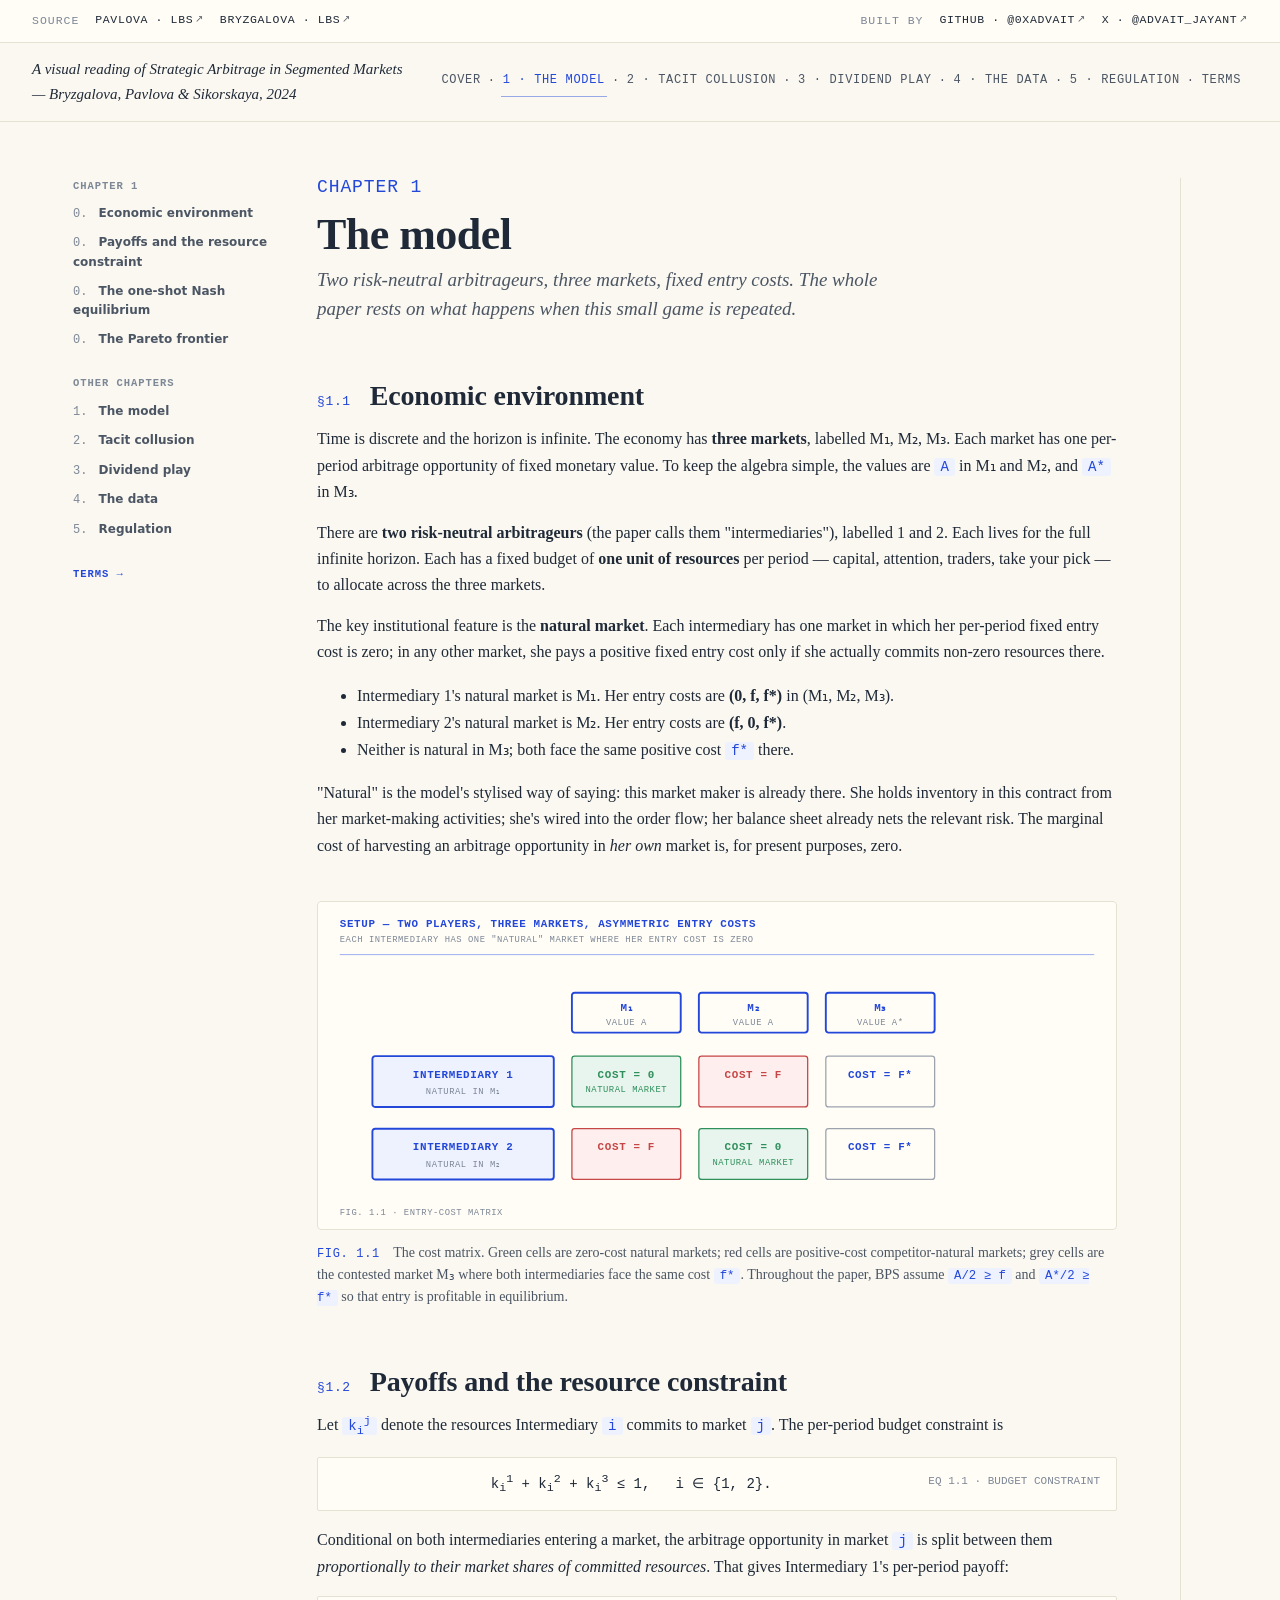
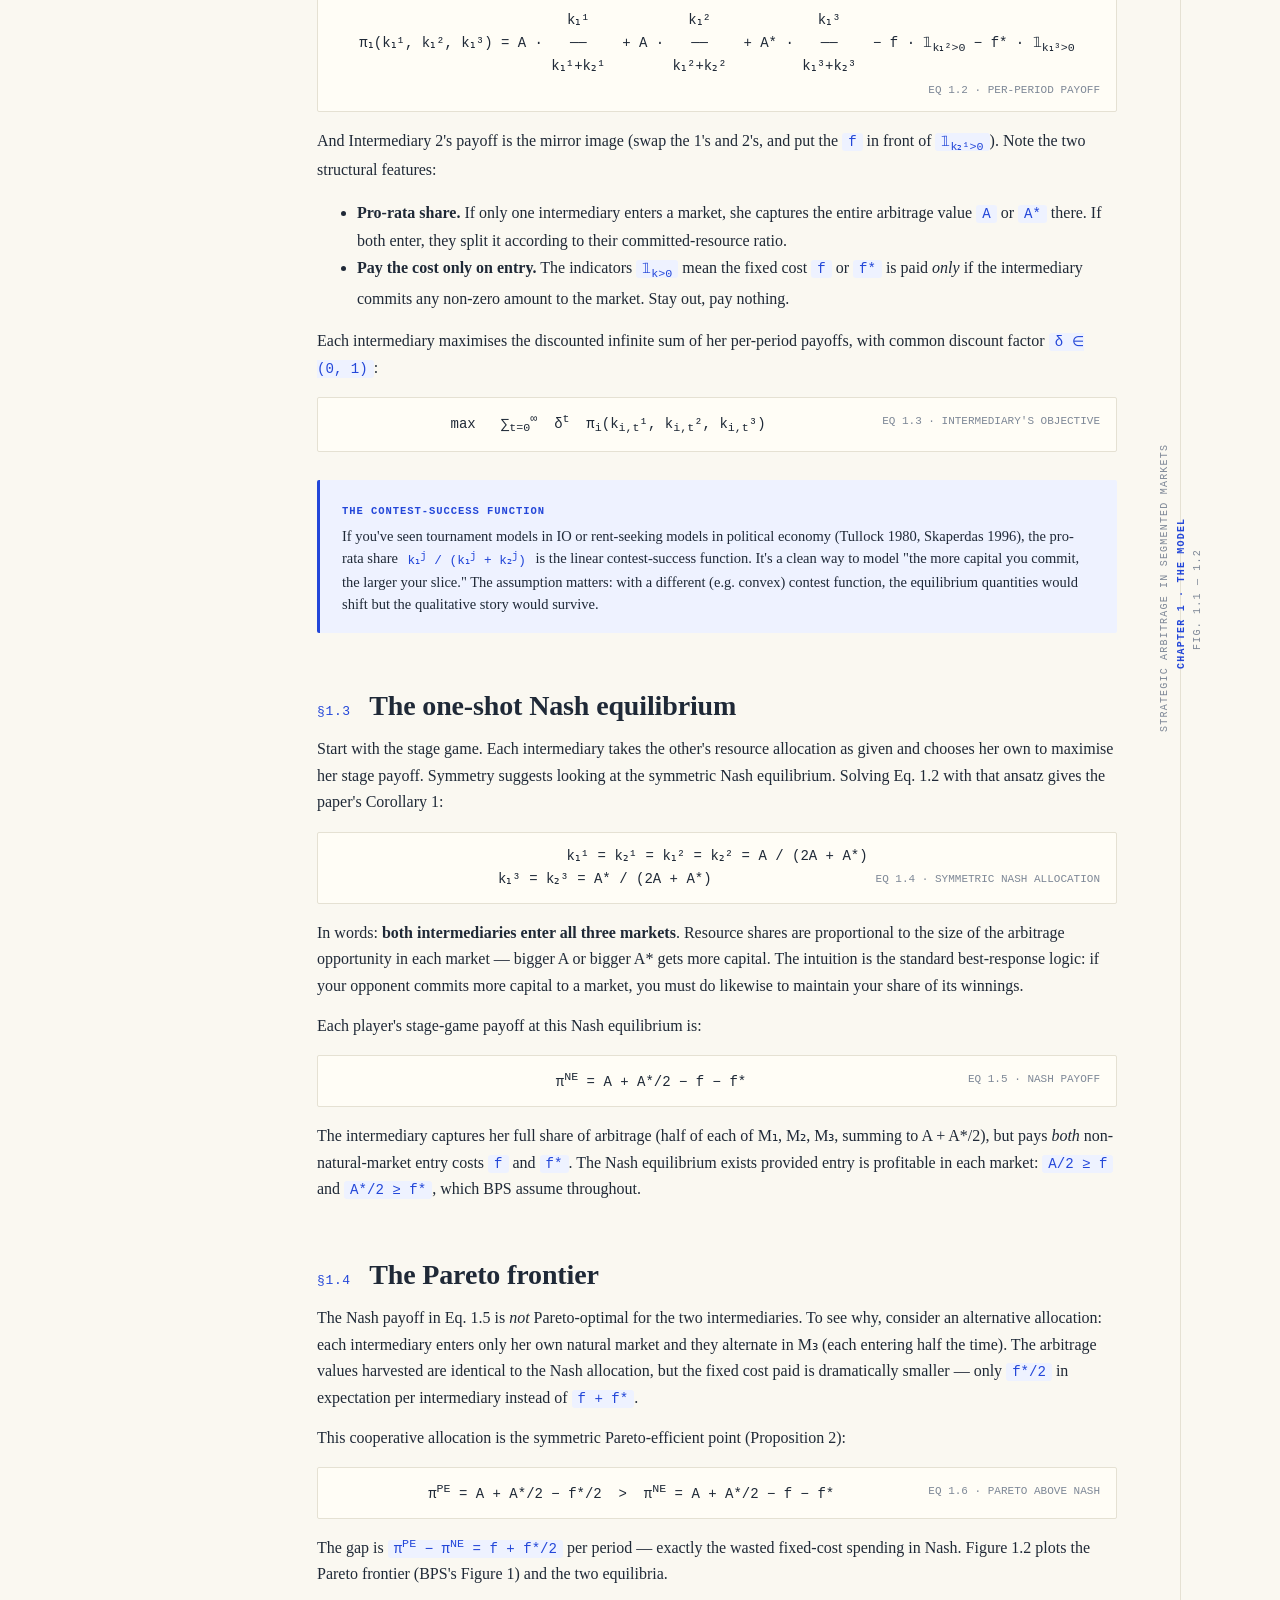
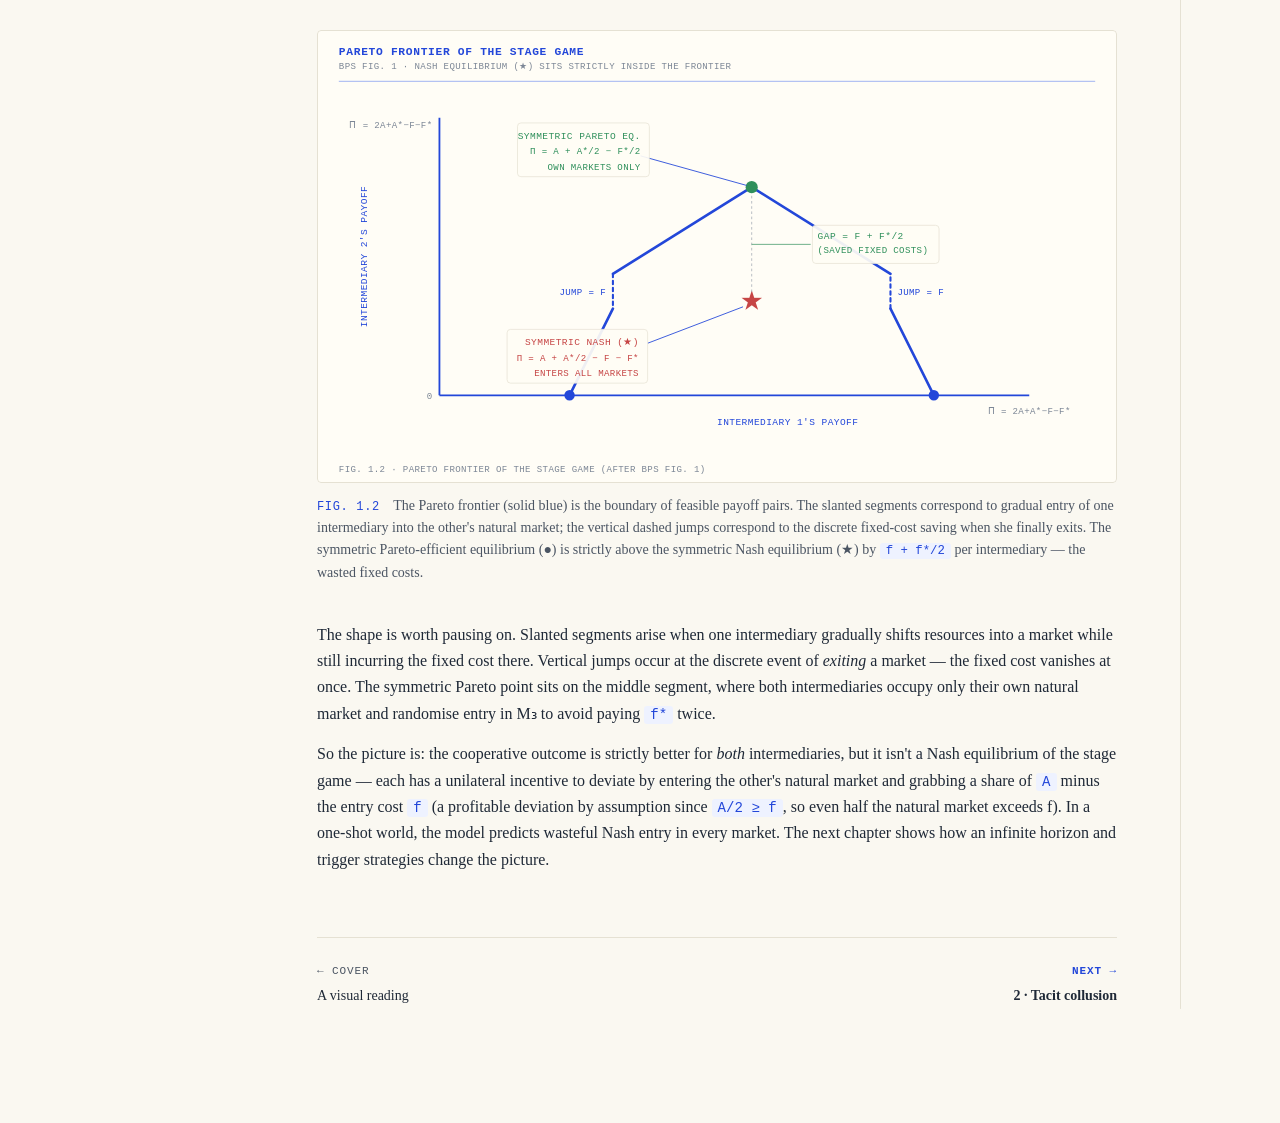
==== commit e0855c06: "Improve responsive visual essay polish" ====
--- a/chapter-1.html
+++ b/chapter-1.html
@@ -3,10 +3,12 @@
 <head>
 <meta charset="utf-8" />
 <meta name="viewport" content="width=device-width, initial-scale=1" />
+<meta name="description" content="A visual walkthrough of Bryzgalova, Pavlova and Sikorskaya’s Strategic Arbitrage in Segmented Markets, with diagrams, glossary, and chapter-by-chapter explanation." />
 <title>1 · The model — A visual reading of Bryzgalova, Pavlova &amp; Sikorskaya 2024</title>
 <link rel="stylesheet" href="styles.css" />
 </head>
 <body>
+<a class="skip-link" href="#main">Skip to content</a>
 
 <div class="linkbar">
   <div class="group">
@@ -23,18 +25,18 @@
 
 <header class="topbar">
   <div class="brand">A visual reading of <em>Strategic Arbitrage in Segmented Markets</em> — Bryzgalova, Pavlova &amp; Sikorskaya, 2024</div>
-  <div class="crumbs">
+  <nav class="crumbs" aria-label="Chapters">
     <a href="index.html">Cover</a> ·
-    <a href="chapter-1.html" class="current">1 · The model</a> ·
+    <a href="chapter-1.html" class="current" aria-current="page">1 · The model</a> ·
     <a href="chapter-2.html">2 · Tacit collusion</a> ·
     <a href="chapter-3.html">3 · Dividend play</a> ·
     <a href="chapter-4.html">4 · The data</a> ·
     <a href="chapter-5.html">5 · Regulation</a> ·
     <a href="terminology.html">Terms</a>
-  </div>
+  </nav>
 </header>
 
-<main class="shell">
+<main id="main" class="shell">
 
   <aside class="toc">
     <h3>Chapter 1</h3>
@@ -64,7 +66,7 @@
 
 
     <!-- ============== §1.1 ENVIRONMENT ============== -->
-    <h2 id="environment"><span class="num">§1.1</span>Economic environment</h2>
+    <h2 id="environment"><span class="num">§1.1</span> Economic environment</h2>
 
     <p>
       Time is discrete and the horizon is infinite. The economy has <strong>three markets</strong>, labelled M₁, M₂, M₃. Each market has one per-period arbitrage opportunity of fixed monetary value. To keep the algebra simple, the values are <span class="math-inline">A</span> in M₁ and M₂, and <span class="math-inline">A*</span> in M₃.
@@ -89,7 +91,10 @@
     </p>
 
     <figure>
-      <svg class="diag" viewBox="0 0 880 360" xmlns="http://www.w3.org/2000/svg">
+        <div class="figure-canvas" tabindex="0" aria-label="Scrollable diagram">
+        <svg class="diag" viewBox="0 0 880 360" xmlns="http://www.w3.org/2000/svg" role="img" aria-labelledby="chapter_1-fig-1-1-title chapter_1-fig-1-1-desc">
+          <title id="chapter_1-fig-1-1-title">FIG. 1.1</title>
+          <desc id="chapter_1-fig-1-1-desc">The cost matrix. Green cells are zero-cost natural markets; red cells are positive-cost competitor-natural markets; grey cells are the contested market M₃ where both intermediaries face the same cost f* . Throughout the paper, BPS assume A/2 ≥ f and A*/2 ≥ f* </desc>
         <text x="24" y="28" class="lbl-big">SETUP — TWO PLAYERS, THREE MARKETS, ASYMMETRIC ENTRY COSTS</text>
         <text x="24" y="44" class="lbl-soft">EACH INTERMEDIARY HAS ONE "NATURAL" MARKET WHERE HER ENTRY COST IS ZERO</text>
         <line x1="24" y1="58" x2="856" y2="58" class="stroke-soft"/>
@@ -154,12 +159,13 @@
 
         <text x="24" y="345" class="lbl-soft">FIG. 1.1 · ENTRY-COST MATRIX</text>
       </svg>
+        </div>
       <figcaption><span class="figno">FIG. 1.1</span> The cost matrix. Green cells are zero-cost natural markets; red cells are positive-cost competitor-natural markets; grey cells are the contested market M₃ where both intermediaries face the same cost <span class="math-inline">f*</span>. Throughout the paper, BPS assume <span class="math-inline">A/2 ≥ f</span> and <span class="math-inline">A*/2 ≥ f*</span> so that entry is profitable in equilibrium.</figcaption>
     </figure>
 
 
     <!-- ============== §1.2 PAYOFFS ============== -->
-    <h2 id="payoffs"><span class="num">§1.2</span>Payoffs and the resource constraint</h2>
+    <h2 id="payoffs"><span class="num">§1.2</span> Payoffs and the resource constraint</h2>
 
     <p>
       Let <span class="math-inline">k<sub>i</sub><sup>j</sup></span> denote the resources Intermediary <span class="math-inline">i</span> commits to market <span class="math-inline">j</span>. The per-period budget constraint is
@@ -209,7 +215,7 @@
 
 
     <!-- ============== §1.3 NASH ============== -->
-    <h2 id="nash"><span class="num">§1.3</span>The one-shot Nash equilibrium</h2>
+    <h2 id="nash"><span class="num">§1.3</span> The one-shot Nash equilibrium</h2>
 
     <p>
       Start with the stage game. Each intermediary takes the other's resource allocation as given and chooses her own to maximise her stage payoff. Symmetry suggests looking at the symmetric Nash equilibrium. Solving Eq. 1.2 with that ansatz gives the paper's Corollary 1:
@@ -240,7 +246,7 @@
 
 
     <!-- ============== §1.4 PARETO ============== -->
-    <h2 id="pareto"><span class="num">§1.4</span>The Pareto frontier</h2>
+    <h2 id="pareto"><span class="num">§1.4</span> The Pareto frontier</h2>
 
     <p>
       The Nash payoff in Eq. 1.5 is <em>not</em> Pareto-optimal for the two intermediaries. To see why, consider an alternative allocation: each intermediary enters only her own natural market and they alternate in M₃ (each entering half the time). The arbitrage values harvested are identical to the Nash allocation, but the fixed cost paid is dramatically smaller — only <span class="math-inline">f*/2</span> in expectation per intermediary instead of <span class="math-inline">f + f*</span>.
@@ -260,7 +266,8 @@
     </p>
 
     <figure>
-      <svg class="diag pareto-frontier" viewBox="0 0 920 520" xmlns="http://www.w3.org/2000/svg" aria-labelledby="fig-1-2-title fig-1-2-desc" role="img">
+        <div class="figure-canvas" tabindex="0" aria-label="Scrollable diagram">
+        <svg class="diag pareto-frontier" viewBox="0 0 920 520" xmlns="http://www.w3.org/2000/svg" aria-labelledby="fig-1-2-title fig-1-2-desc" role="img">
         <title id="fig-1-2-title">Pareto frontier of the stage game</title>
         <desc id="fig-1-2-desc">The Pareto frontier is above the symmetric Nash point by the fixed-cost savings.</desc>
         <text x="24" y="28" class="lbl-big">PARETO FRONTIER OF THE STAGE GAME</text>
@@ -319,6 +326,7 @@
 
         <text x="24" y="508" class="lbl-soft">FIG. 1.2 · PARETO FRONTIER OF THE STAGE GAME (AFTER BPS FIG. 1)</text>
       </svg>
+        </div>
       <figcaption><span class="figno">FIG. 1.2</span> The Pareto frontier (solid blue) is the boundary of feasible payoff pairs. The slanted segments correspond to gradual entry of one intermediary into the other's natural market; the vertical dashed jumps correspond to the discrete fixed-cost saving when she finally exits. The symmetric Pareto-efficient equilibrium (●) is strictly above the symmetric Nash equilibrium (★) by <span class="math-inline">f + f*/2</span> per intermediary — the wasted fixed costs.</figcaption>
     </figure>
 
--- a/styles.css
+++ b/styles.css
@@ -19,6 +19,25 @@
 
 * { box-sizing: border-box; }
 
+.skip-link {
+  position: fixed;
+  left: 16px;
+  top: 12px;
+  z-index: 1000;
+  transform: translateY(-140%);
+  background: var(--blue);
+  color: var(--paper);
+  border: 1px solid var(--blue);
+  border-radius: 3px;
+  padding: 8px 12px;
+  font-family: var(--mono);
+  font-size: 11px;
+  letter-spacing: 0.08em;
+  text-transform: uppercase;
+  transition: transform .16s ease;
+}
+.skip-link:focus { transform: translateY(0); text-decoration: none; }
+
 html, body {
   margin: 0;
   padding: 0;
@@ -84,7 +103,7 @@
 @media (max-width: 720px) {
   .linkbar {
     padding: 8px 16px;
-    font-size: 10px;
+    font-size: 10.5px;
     flex-direction: column;
     align-items: flex-start;
     gap: 6px;
@@ -93,7 +112,7 @@
   .linkbar .arrow { display: none; }
 }
 @media (max-width: 540px) {
-  .linkbar { font-size: 10px; }
+  .linkbar { font-size: 10.5px; }
   .linkbar .group { gap: 8px; row-gap: 4px; }
 }
 
@@ -108,6 +127,7 @@
   display: flex;
   justify-content: space-between;
   align-items: center;
+  gap: 24px;
   font-family: var(--mono);
   font-size: 12px;
   text-transform: uppercase;
@@ -121,22 +141,29 @@
   color: var(--ink);
   text-transform: none;
   letter-spacing: 0;
-}
-.topbar .crumbs a { color: var(--ink-soft); margin: 0 5px; display: inline-flex; align-items: center; min-height: 30px; padding: 0 2px; }
-.topbar .crumbs a.current { color: var(--blue); }
+  flex: 1 1 380px;
+  max-width: min(52vw, 640px);
+}
+.topbar .crumbs { text-align: right; display: flex; align-items: center; justify-content: flex-end; flex: 0 1 auto; white-space: nowrap; overflow-x: auto; -webkit-overflow-scrolling: touch; }
+.topbar .crumbs a { color: var(--ink-soft); margin: 0 5px; display: inline-flex; align-items: center; min-height: 30px; padding: 0 2px; border-bottom: 1px solid transparent; }
+.topbar .crumbs a.current,
+.topbar .crumbs a[aria-current="page"] { color: var(--blue); border-bottom-color: color-mix(in srgb, var(--blue) 45%, transparent); }
+.topbar .crumbs a:hover { color: var(--blue); border-bottom-color: currentColor; text-decoration: none; }
 
 /* ---------- layout ---------- */
 .shell {
   display: grid;
-  grid-template-columns: 220px minmax(0, 760px) 34px;
-  gap: 38px;
-  max-width: 1150px;
+  grid-template-columns: 210px minmax(0, 800px) 30px;
+  gap: 34px;
+  max-width: 1190px;
   margin: 0 auto;
   padding: 56px 28px 120px;
 }
 
 @media (max-width: 1100px) {
   .shell { grid-template-columns: minmax(0, 1fr); gap: 20px; padding: 20px 14px 56px; }
+  .content { grid-row: 1; }
+  .toc { grid-row: 2; }
   .toc { position: static !important; max-height: none !important; width: 100%; min-width: 0; padding: 12px 0 16px; border-bottom: 1px solid var(--rule); overflow-x: hidden; }
   .toc ol, .toc ul { margin-bottom: 16px; }
   .toc a { display: inline-flex; align-items: center; min-height: 28px; }
@@ -147,9 +174,9 @@
     align-items: flex-start;
     gap: 6px;
   }
-  .topbar .brand { font-size: 12.5px; line-height: 1.35; }
+  .topbar .brand { font-size: 12.5px; line-height: 1.35; max-width: none; flex: 0 1 auto; }
   .topbar .crumbs {
-    font-size: 10px;
+    font-size: 10.5px;
     line-height: 1.6;
     display: flex;
     flex-wrap: wrap;
@@ -171,7 +198,7 @@
   .content { max-width: 100%; min-width: 0; font-size: 16px; line-height: 1.65; }
   .chapters { grid-template-columns: 1fr; gap: 12px; }
   .chapters .chapter-card { padding: 16px 18px; }
-  .chapters .chapter-card .num { font-size: 10px; }
+  .chapters .chapter-card .num { font-size: 10.5px; }
   .chapters .chapter-card .name { font-size: 18px; margin: 4px 0 6px; }
   .chapters .chapter-card .blurb { font-size: 13.5px; line-height: 1.5; }
   .chapters .chapter-card[href="terminology.html"] { grid-column: auto !important; }
@@ -202,7 +229,7 @@
   /* Linkbar: stack groups on phone */
   .linkbar {
     padding: 8px 14px;
-    font-size: 10px;
+    font-size: 10.5px;
     flex-direction: column;
     align-items: flex-start;
     gap: 6px;
@@ -220,9 +247,9 @@
   .term .name { font-size: 16px; }
   .term .body { font-size: 14px; }
   .topbar { padding: 8px 12px; }
-  .topbar .crumbs { font-size: 10px; }
+  .topbar .crumbs { font-size: 10.5px; }
   .topbar .brand { font-size: 12px; }
-  .linkbar { font-size: 10px; }
+  .linkbar { font-size: 10.5px; }
   .linkbar .group { gap: 10px; row-gap: 4px; }
   .diag .lbl, .diag .lbl-soft { font-size: 13px; }
   .diag .lbl-big { font-size: 14.5px; }
@@ -285,7 +312,7 @@
 
 /* ---------- main content ---------- */
 .content {
-  max-width: 760px;
+  max-width: 800px;
   min-width: 0;
   font-feature-settings: "kern", "liga";
 }
@@ -361,6 +388,18 @@
   margin: 42px 0 38px;
   min-width: 0;
   padding: 0;
+}
+.figure-canvas {
+  width: 100%;
+  min-width: 0;
+  overflow-x: auto;
+  -webkit-overflow-scrolling: touch;
+  scrollbar-color: color-mix(in srgb, var(--blue) 45%, var(--rule)) transparent;
+  border-radius: 4px;
+}
+.figure-canvas:focus-visible {
+  outline: 2px solid var(--blue-soft);
+  outline-offset: 4px;
 }
 figure svg {
   display: block;
@@ -498,6 +537,45 @@
   font-style: italic;
   margin-bottom: 18px;
 }
+.hero-actions {
+  display: flex;
+  flex-wrap: wrap;
+  gap: 10px;
+  margin-top: 22px;
+}
+.button-primary,
+.button-secondary {
+  display: inline-flex;
+  align-items: center;
+  justify-content: center;
+  gap: 7px;
+  min-height: 42px;
+  padding: 10px 14px;
+  border: 1px solid var(--blue);
+  border-radius: 3px;
+  font-family: var(--mono);
+  font-size: 11px;
+  letter-spacing: 0.075em;
+  line-height: 1;
+  text-transform: uppercase;
+  transition: background .16s, color .16s, border-color .16s, transform .16s;
+}
+.button-primary { background: var(--blue); color: var(--paper); }
+.button-secondary { background: transparent; color: var(--blue); }
+.button-primary:hover,
+.button-primary:focus-visible {
+  background: var(--ink);
+  border-color: var(--ink);
+  color: var(--paper);
+  text-decoration: none;
+  transform: translateY(-1px);
+}
+.button-secondary:hover,
+.button-secondary:focus-visible {
+  background: var(--blue-tint);
+  text-decoration: none;
+  transform: translateY(-1px);
+}
 .cover .meta {
   font-family: var(--mono);
   font-size: 12px;
@@ -542,10 +620,17 @@
   text-decoration: none;
   color: var(--ink);
   display: block;
+  position: relative;
+  padding-bottom: 50px;
   transition: border-color .16s, box-shadow .16s, transform .16s, background .16s;
 }
 .chapter-card:hover { border-color: var(--blue); background: #fffefa; box-shadow: 0 10px 24px rgba(35, 71, 217, 0.10); transform: translateY(-3px); text-decoration: none; }
 .chapter-card:focus-visible { box-shadow: 0 0 0 3px rgba(91, 124, 245, 0.24); }
+.appendix-card {
+  background: color-mix(in srgb, var(--blue-tint) 55%, var(--paper));
+  border-style: dashed;
+  border-color: color-mix(in srgb, var(--blue-soft) 55%, var(--rule));
+}
 .chapter-card .num {
   font-family: var(--mono);
   font-size: 11px;
@@ -565,6 +650,20 @@
   color: var(--ink-soft);
   line-height: 1.5;
 }
+.card-arrow {
+  position: absolute;
+  right: 22px;
+  bottom: 18px;
+  font-family: var(--mono);
+  font-size: 10.5px;
+  letter-spacing: 0.09em;
+  text-transform: uppercase;
+  color: var(--blue);
+  opacity: 0.72;
+  transition: transform .16s, opacity .16s;
+}
+.chapter-card:hover .card-arrow,
+.chapter-card:focus-visible .card-arrow { opacity: 1; transform: translateX(3px); }
 
 /* ---------- nav strip at bottom of chapters ---------- */
 .pagenav {
@@ -634,6 +733,12 @@
 .diag.pareto-frontier .note-box { fill: rgba(255, 253, 246, 0.92); stroke: var(--rule); stroke-width: 0.8; rx: 4; }
 .diag.pareto-frontier .frontier { stroke: var(--d-stroke); stroke-width: 3; stroke-linecap: round; stroke-linejoin: round; }
 .diag.pareto-frontier .jump { stroke: var(--d-stroke); stroke-width: 2.4; stroke-dasharray: 4 4; stroke-linecap: round; }
+
+/* Fig. 2.1 trigger strategy has tight hand-placed labels; keep its annotation compact. */
+.diag.trigger-strategy .transition-arrow { stroke: #c64545; stroke-width: 2; stroke-dasharray: 5 3; }
+.diag.trigger-strategy .punishment-loop { stroke: #c64545; stroke-width: 1.4; stroke-dasharray: 3 3; fill: none; }
+.diag.trigger-strategy .transition-label { fill: #c64545; letter-spacing: 0.035em; }
+.diag.trigger-strategy .trigger-note { fill: rgba(255, 253, 246, 0.94); stroke: #f1c8c8; stroke-width: 0.7; rx: 3; }
 
 /* ---------- bars, comparison ---------- */
 .bar-row {
@@ -728,3 +833,52 @@
   .diag .lbl, .diag .lbl-soft { font-size: 13px !important; }
   .diag .lbl-big { font-size: 14.5px !important; }
 }
+
+@media (max-width: 720px) {
+  .topbar .crumbs {
+    width: 100%;
+    overflow-x: auto;
+    flex-wrap: nowrap;
+    white-space: nowrap;
+    justify-content: flex-start;
+    padding-bottom: 2px;
+    -webkit-overflow-scrolling: touch;
+  }
+  .hero-actions { display: grid; grid-template-columns: 1fr; }
+  .button-primary, .button-secondary { width: 100%; }
+  .chapter-card { padding: 16px 16px 46px; }
+  .card-arrow { left: 16px; right: auto; bottom: 15px; }
+  .figure-canvas {
+    margin-inline: -12px;
+    padding-inline: 12px;
+    border-radius: 0;
+  }
+  figure .figure-canvas > svg {
+    min-width: 680px !important;
+    max-width: none !important;
+  }
+  .heroart .figure-canvas > svg {
+    min-width: 0 !important;
+    width: 100% !important;
+    max-width: 100% !important;
+  }
+  figure:not(.heroart)::before {
+    content: "Scroll diagram horizontally →";
+    display: block;
+    margin: 0 0 6px;
+    font-family: var(--mono);
+    font-size: 10.5px;
+    letter-spacing: 0.08em;
+    text-transform: uppercase;
+    color: var(--ink-faint);
+  }
+}
+
+@media (prefers-reduced-motion: reduce) {
+  *, *::before, *::after {
+    scroll-behavior: auto !important;
+    transition-duration: 0.001ms !important;
+    animation-duration: 0.001ms !important;
+    animation-iteration-count: 1 !important;
+  }
+}
